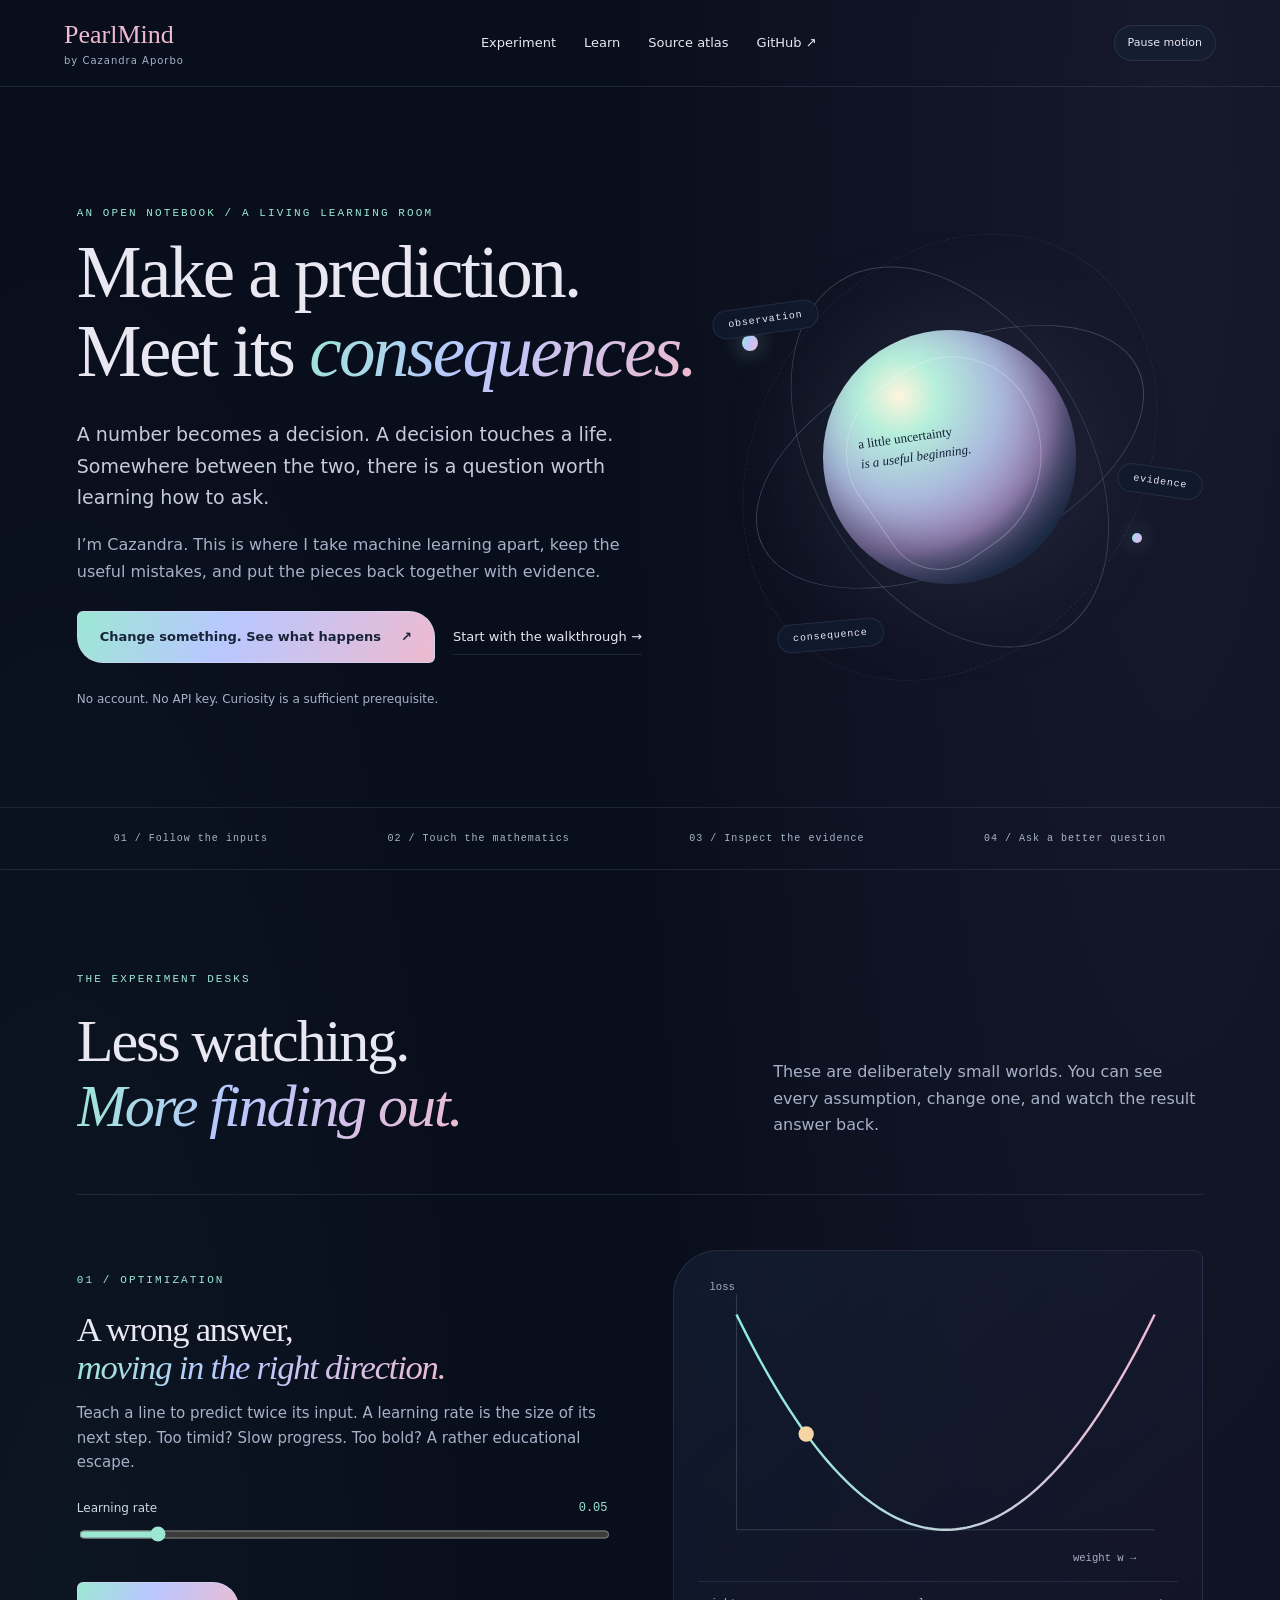
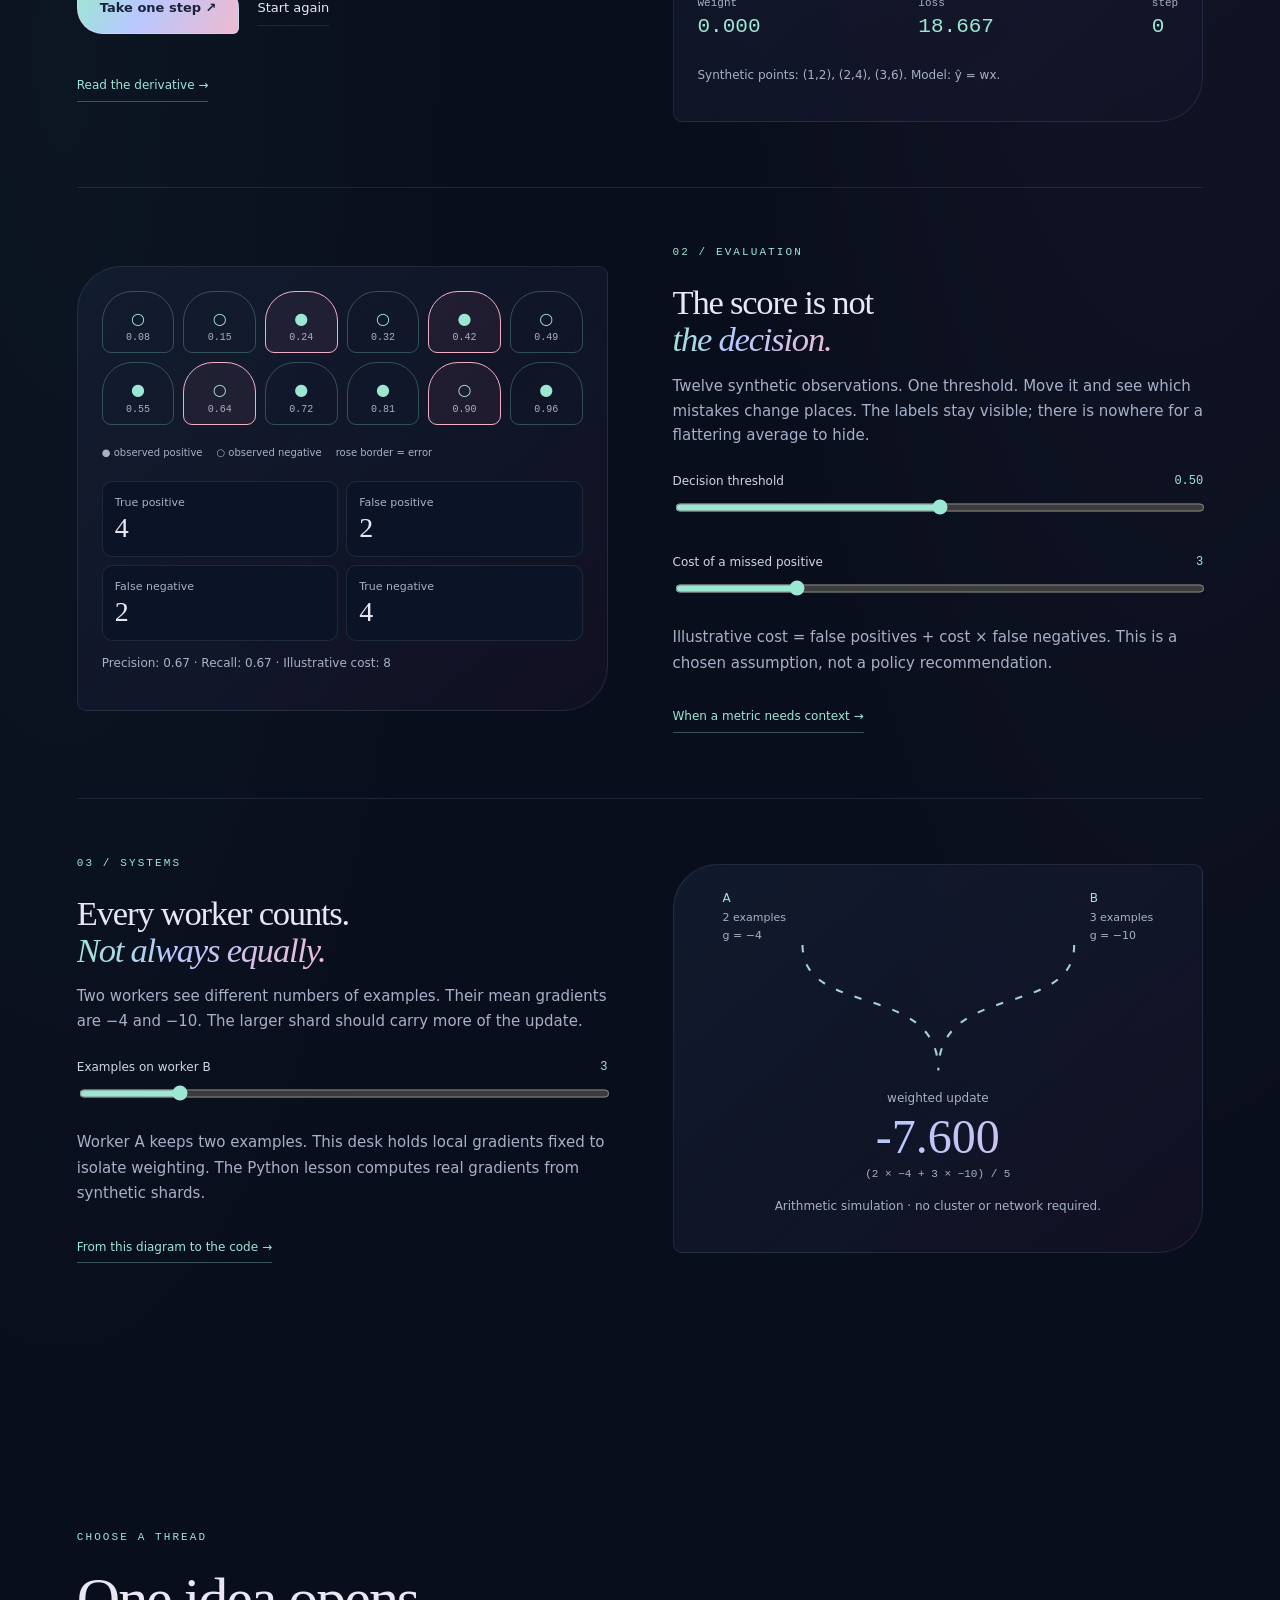
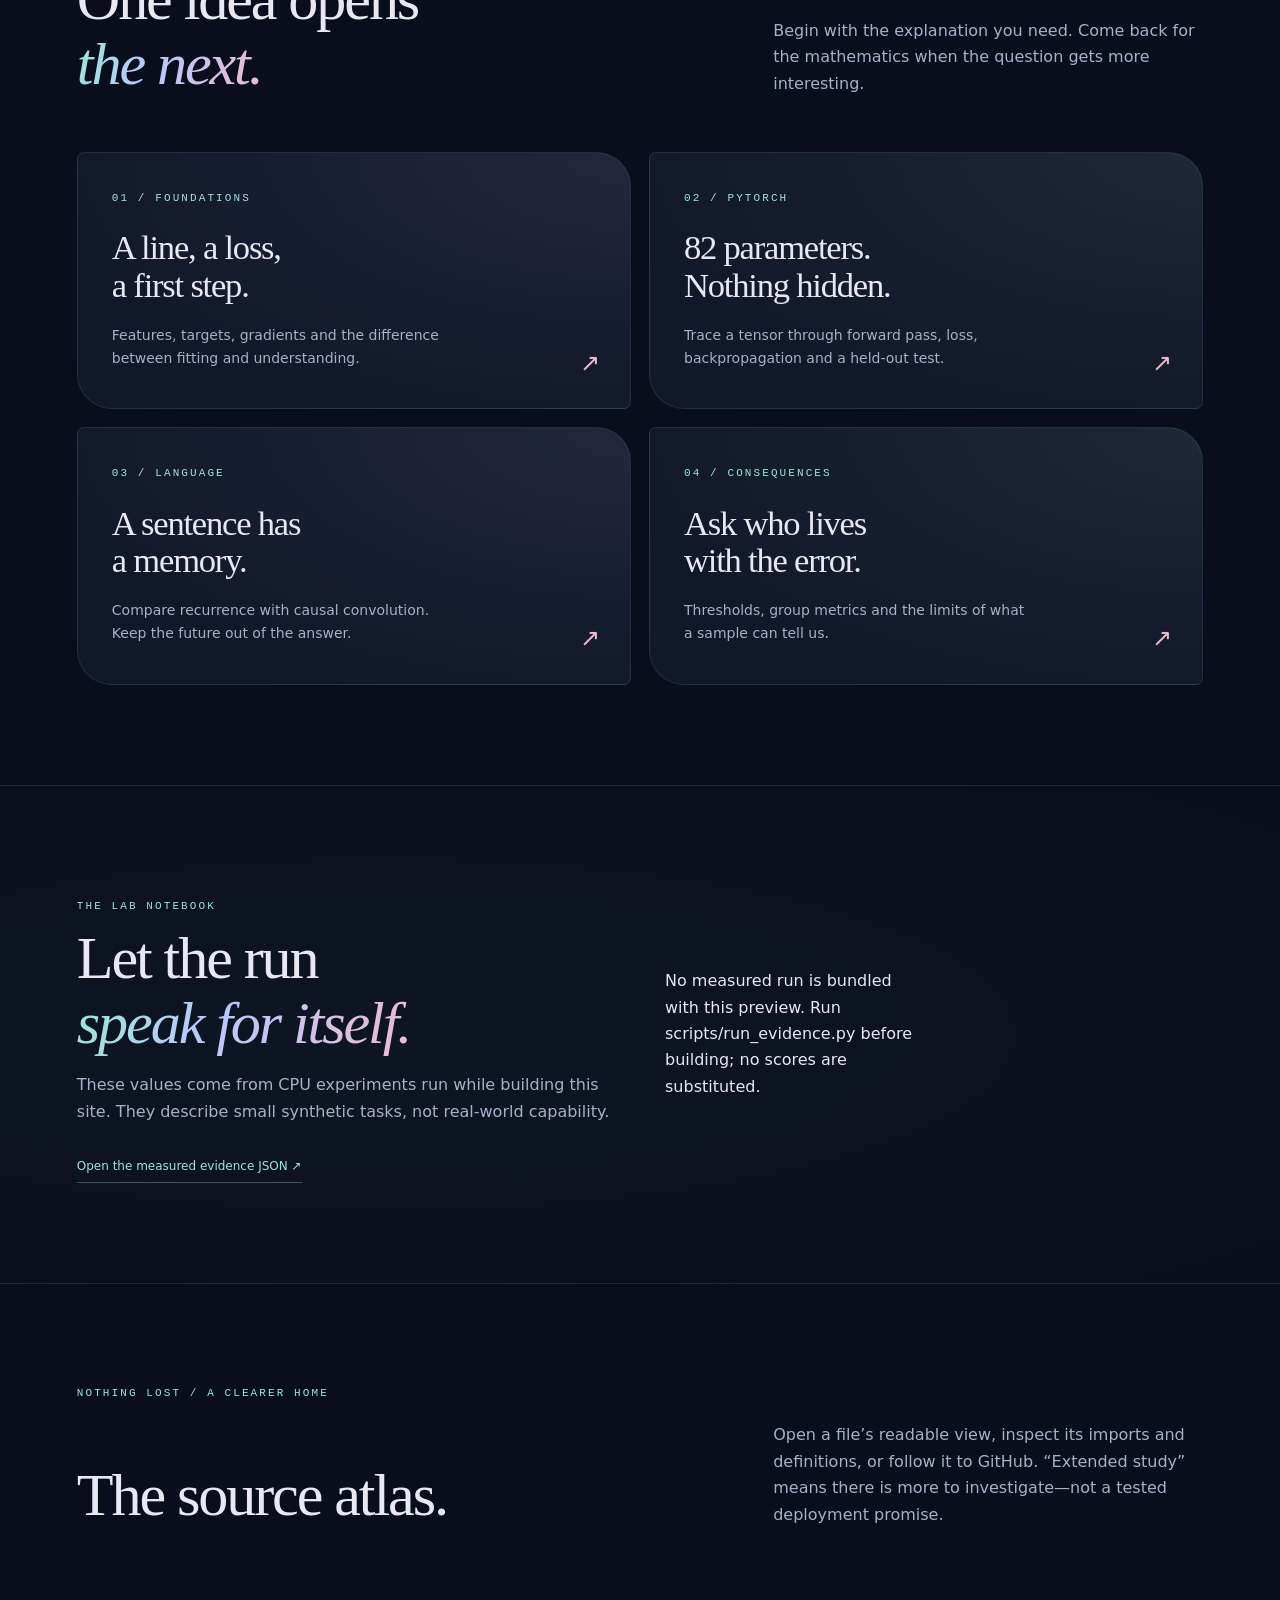
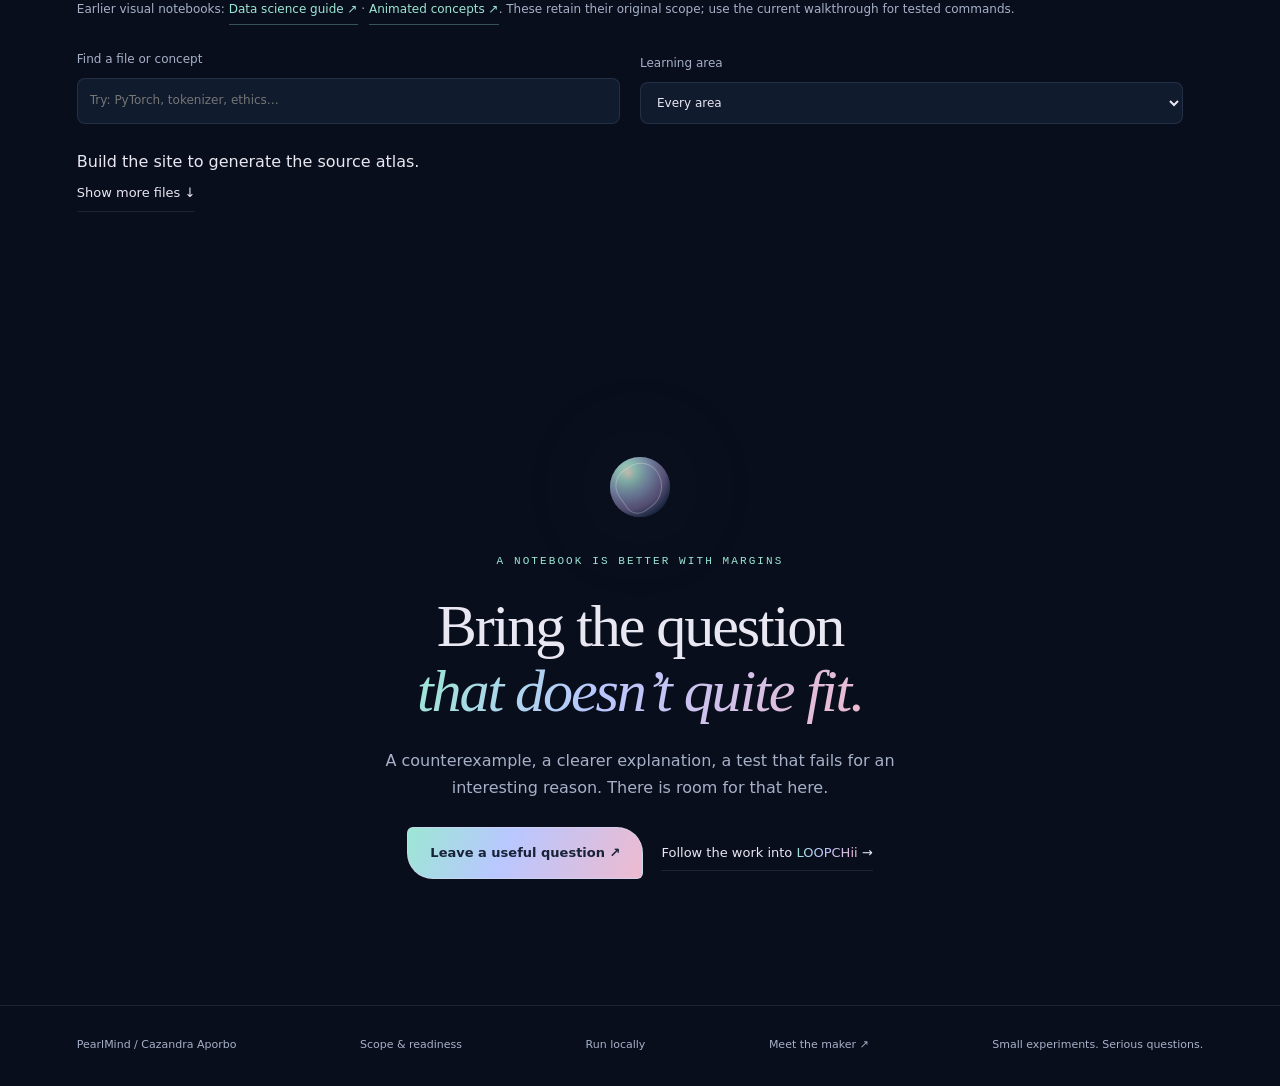
==== web/index.html @ 9f3e4874 "Build an evidence-led PearlMind learning room and repair executable ML paths" ====
<!doctype html>
<html lang="en"><head><meta charset="utf-8"><meta name="viewport" content="width=device-width,initial-scale=1"><title>PearlMind — learn machine learning by changing something</title><meta name="description" content="Cazandra Aporbo’s interactive machine-learning notebook: runnable PyTorch, tree models, language experiments, evaluation and systems reasoning. Follow inputs to measured outputs."><link rel="canonical" href="https://cazzy-aporbo.github.io/PearlMind-ML-Journey/"><link rel="icon" href="assets/loopchii-cloud-icon-v7.svg" type="image/svg+xml"><meta property="og:title" content="PearlMind · Make a prediction. Meet its consequences."><meta property="og:description" content="A learning room by Cazandra Aporbo. Explore the mathematics, run the code, and question the result."><meta property="og:type" content="website"><meta property="og:url" content="https://cazzy-aporbo.github.io/PearlMind-ML-Journey/"><meta property="og:image" content="https://cazzy-aporbo.github.io/PearlMind-ML-Journey/assets/social-preview.png"><meta name="twitter:card" content="summary_large_image"><link rel="stylesheet" href="style.css"><script src="app.js" defer></script></head>
<body><a class="skip" href="#main">Skip to experiments</a><header class="nav"><a class="wordmark" href="#">PearlMind<span>by Cazandra Aporbo</span></a><nav aria-label="Main"><a href="#experiments">Experiment</a><a href="#journeys">Learn</a><a href="#atlas">Source atlas</a><a href="https://github.com/Cazzy-Aporbo/PearlMind-ML-Journey">GitHub ↗</a></nav><button id="motion" aria-pressed="false">Pause motion</button></header>
<main id="main"><section class="hero"><div class="hero-copy"><p class="eyebrow">An open notebook / a living learning room</p><h1>Make a prediction.<br>Meet its <em>consequences.</em></h1><p class="lede">A number becomes a decision. A decision touches a life. Somewhere between the two, there is a question worth learning how to ask.</p><p>I’m Cazandra. This is where I take machine learning apart, keep the useful mistakes, and put the pieces back together with evidence.</p><div class="actions"><a class="button" href="#experiments">Change something. See what happens <span>↗</span></a><a class="quiet" href="guide.html">Start with the walkthrough →</a></div><p class="fine">No account. No API key. Curiosity is a sufficient prerequisite.</p></div><div class="orbital" aria-hidden="true"><div class="orbit o1"></div><div class="orbit o2"></div><div class="orbit o3"></div><div class="pearl"></div><span class="satellite s1"></span><span class="satellite s2"></span><span class="orb-label l1">observation</span><span class="orb-label l2">evidence</span><span class="orb-label l3">consequence</span><div class="orb-caption">a little uncertainty<br><i>is a useful beginning.</i></div></div></section>
<div class="ribbon"><span>01 / Follow the inputs</span><span>02 / Touch the mathematics</span><span>03 / Inspect the evidence</span><span>04 / Ask a better question</span></div>
<section id="experiments" class="section"><div class="section-heading"><p class="eyebrow">The experiment desks</p><h2>Less watching.<br><em>More finding out.</em></h2><p>These are deliberately small worlds. You can see every assumption, change one, and watch the result answer back.</p></div>
<article id="gradient" class="desk"><div class="desk-copy"><span class="index">01 / OPTIMIZATION</span><h3>A wrong answer,<br><em>moving in the right direction.</em></h3><p>Teach a line to predict twice its input. A learning rate is the size of its next step. Too timid? Slow progress. Too bold? A rather educational escape.</p><label for="rate">Learning rate <output id="rate-value">0.05</output></label><input id="rate" type="range" min="0.01" max="0.30" step="0.01" value="0.05"><div class="actions"><button class="button" id="step">Take one step ↗</button><button class="quiet" id="reset">Start again</button></div><a class="source" href="guide.html#1-a-line-learns-a-slope">Read the derivative →</a></div><div class="experiment"><svg id="loss-chart" viewBox="0 0 500 310" role="img" aria-label="Quadratic loss curve. The current weight is marked with a pearl."><defs><linearGradient id="curve-gradient"><stop stop-color="#8aeee1"/><stop offset="1" stop-color="#f0b9d5"/></linearGradient></defs><path d="M40 265H475 M40 265V20" class="axis"/><path id="loss-curve" class="curve"/><path id="trace" class="trace"/><circle id="weight-dot" r="8" fill="#f6d5a5"/><text x="390" y="298" class="chart-text">weight w →</text><text x="12" y="16" class="chart-text">loss</text></svg><div class="readouts" aria-live="polite"><span>weight <b id="weight">0.000</b></span><span>loss <b id="loss">18.667</b></span><span>step <b id="iteration">0</b></span></div><p class="fine" id="gradient-note">Synthetic points: (1,2), (2,4), (3,6). Model: ŷ = wx.</p></div></article>
<article id="threshold" class="desk reverse"><div class="desk-copy"><span class="index">02 / EVALUATION</span><h3>The score is not<br><em>the decision.</em></h3><p>Twelve synthetic observations. One threshold. Move it and see which mistakes change places. The labels stay visible; there is nowhere for a flattering average to hide.</p><label for="cutoff">Decision threshold <output id="cutoff-value">0.50</output></label><input id="cutoff" type="range" min="0" max="1" step="0.05" value="0.5"><label for="cost">Cost of a missed positive <output id="cost-value">3</output></label><input id="cost" type="range" min="1" max="10" step="1" value="3"><p class="fine">Illustrative cost = false positives + cost × false negatives. This is a chosen assumption, not a policy recommendation.</p><a class="source" href="guide.html#5-a-threshold-allocates-errors">When a metric needs context →</a></div><div class="experiment"><div id="observations" class="observations" aria-label="Synthetic observations"></div><div class="legend"><span>● observed positive</span><span>○ observed negative</span><span>rose border = error</span></div><div class="matrix" id="matrix" aria-live="polite"></div><p class="fine" id="threshold-note"></p></div></article>
<article id="systems" class="desk"><div class="desk-copy"><span class="index">03 / SYSTEMS</span><h3>Every worker counts.<br><em>Not always equally.</em></h3><p>Two workers see different numbers of examples. Their mean gradients are −4 and −10. The larger shard should carry more of the update.</p><label for="workers">Examples on worker B <output id="workers-value">3</output></label><input id="workers" type="range" min="1" max="12" step="1" value="3"><p class="fine">Worker A keeps two examples. This desk holds local gradients fixed to isolate weighting. The Python lesson computes real gradients from synthetic shards.</p><a class="source" href="guide.html#6-many-workers-one-update">From this diagram to the code →</a></div><div class="experiment flow"><div class="workers"><span>A <b>2 examples</b><i>g = −4</i></span><span>B <b id="worker-count">3 examples</b><i>g = −10</i></span></div><svg viewBox="0 0 460 130" aria-hidden="true"><path class="stream" d="M100 0C100 70 230 35 230 120M360 0C360 70 230 35 230 120"/></svg><div class="merge">weighted update <strong id="aggregate">−7.600</strong><small id="formula">(2 × −4 + 3 × −10) / 5</small></div><p class="fine">Arithmetic simulation · no cluster or network required.</p></div></article></section>
<section id="journeys" class="section"><div class="section-heading"><p class="eyebrow">Choose a thread</p><h2>One idea opens<br><em>the next.</em></h2><p>Begin with the explanation you need. Come back for the mathematics when the question gets more interesting.</p></div><div class="journey-grid"><a href="guide.html#1-a-line-learns-a-slope"><span class="index">01 / FOUNDATIONS</span><h3>A line, a loss,<br>a first step.</h3><p>Features, targets, gradients and the difference between fitting and understanding.</p><span class="arrow">↗</span></a><a href="guide.html#2-a-neural-network-you-can-account-for"><span class="index">02 / PYTORCH</span><h3>82 parameters.<br>Nothing hidden.</h3><p>Trace a tensor through forward pass, loss, backpropagation and a held-out test.</p><span class="arrow">↗</span></a><a href="guide.html#4-a-sequence-is-more-than-its-last-character"><span class="index">03 / LANGUAGE</span><h3>A sentence has<br>a memory.</h3><p>Compare recurrence with causal convolution. Keep the future out of the answer.</p><span class="arrow">↗</span></a><a href="guide.html#5-a-threshold-allocates-errors"><span class="index">04 / CONSEQUENCES</span><h3>Ask who lives<br>with the error.</h3><p>Thresholds, group metrics and the limits of what a sample can tell us.</p><span class="arrow">↗</span></a></div></section>
<section id="evidence" class="section evidence"><div><p class="eyebrow">The lab notebook</p><h2>Let the run<br><em>speak for itself.</em></h2><p>These values come from CPU experiments run while building this site. They describe small synthetic tasks, not real-world capability.</p><a href="data/evidence.json" class="source">Open the measured evidence JSON ↗</a></div><div id="evidence-content" class="evidence-grid">Loading the build’s measured results…</div></section>
<section id="atlas" class="section"><div class="section-heading"><p class="eyebrow">Nothing lost / a clearer home</p><h2>The source atlas.</h2><p>Open a file’s readable view, inspect its imports and definitions, or follow it to GitHub. “Extended study” means there is more to investigate—not a tested deployment promise.</p></div><p class="fine">Earlier visual notebooks: <a class="source" href="ds-ml-guide.html">Data science guide ↗</a> · <a class="source" href="pearlmind_animations.html">Animated concepts ↗</a>. These retain their original scope; use the current walkthrough for tested commands.</p><div class="atlas-tools"><label>Find a file or concept<input type="search" id="search" placeholder="Try: PyTorch, tokenizer, ethics…"></label><label>Learning area<select id="area"><option value="">Every area</option></select></label><span id="count" aria-live="polite"></span></div><div id="file-list" class="file-list"></div><button id="more-files" class="quiet">Show more files ↓</button></section>
<section class="section closing"><div class="pearl small" aria-hidden="true"></div><p class="eyebrow">A notebook is better with margins</p><h2>Bring the question<br><em>that doesn’t quite fit.</em></h2><p>A counterexample, a clearer explanation, a test that fails for an interesting reason. There is room for that here.</p><div class="actions"><a class="button" href="https://github.com/Cazzy-Aporbo/PearlMind-ML-Journey/issues/new/choose">Leave a useful question ↗</a><a class="quiet" href="https://github.com/loopchii">Follow the work into <span class="brand">LOOPCHii</span> →</a></div></section></main><footer><span>PearlMind / Cazandra Aporbo</span><a href="readiness.html">Scope & readiness</a><a href="setup.html">Run locally</a><a href="https://github.com/Cazzy-Aporbo">Meet the maker ↗</a><span>Small experiments. Serious questions.</span></footer></body></html>
---- web/style.css ----
:root{color-scheme:dark;--ink:#e9e7f1;--muted:#a6b1c8;--bg:#090e1c;--line:#8495bb29;--mint:#9ce7d4;--rose:#eebacf;--lilac:#b8aafa;--grad:linear-gradient(115deg,var(--mint),#b9c7ff 42%,var(--rose))}*{box-sizing:border-box}html{scroll-behavior:smooth;scroll-padding-top:90px}body{margin:0;background:var(--bg);color:var(--ink);font:16px/1.65 system-ui,-apple-system,BlinkMacSystemFont,"Segoe UI",sans-serif;background-image:radial-gradient(ellipse at 92% 3%,#66558626,transparent 34%),radial-gradient(ellipse at 5% 28%,#32696b15,transparent 25%)}a{color:inherit;text-decoration:none}button,input,select{font:inherit}button,a,input,select{touch-action:manipulation}button{cursor:pointer;color:inherit}a:hover{color:var(--mint)}:focus-visible{outline:2px solid var(--mint);outline-offset:5px}p{color:var(--muted)}em,.brand{background:var(--grad);background-clip:text;-webkit-background-clip:text;color:transparent;font-weight:inherit}h1,h2,h3{font-family:Georgia,"Times New Roman",serif;font-weight:400;line-height:1.08;letter-spacing:-.035em;margin:0}h1{font-size:clamp(3.2rem,5.7vw,6rem)}h2{font-size:clamp(2.5rem,4.7vw,4.7rem)}h3{font-size:clamp(1.9rem,2.7vw,2.8rem)}.eyebrow,.index{font:11px/1.7 ui-monospace,monospace;text-transform:uppercase;letter-spacing:.19em;color:var(--mint)}.nav{display:flex;align-items:center;justify-content:space-between;gap:26px;padding:20px 5%;border-bottom:1px solid var(--line)}.wordmark{font:26px Georgia,serif;color:var(--rose)}.wordmark span{display:block;font:10px system-ui;letter-spacing:.1em;color:var(--muted);margin-top:5px}.nav nav{display:flex;gap:28px;font-size:13px}.nav button{border:1px solid var(--line);border-radius:100px;padding:8px 13px;background:#151d31;font-size:11px}.skip{position:absolute;top:-100px;left:12px;z-index:10;background:var(--bg);padding:10px}.skip:focus{top:8px}.hero{max-width:1440px;margin:auto;display:grid;grid-template-columns:1.1fr .9fr;align-items:center;min-height:720px;padding:95px 6% 75px;overflow:hidden}.hero-copy{z-index:1}.hero-copy p{max-width:560px}.hero-copy .lede{font-size:19px;margin-top:28px;color:#c5cadd}.actions{display:flex;gap:18px;align-items:center;flex-wrap:wrap;margin:26px 0}.button{display:inline-flex;align-items:center;gap:20px;background:var(--grad);color:#182338;border:1px solid #d5d7f4aa;border-radius:6px 26px 6px 26px;padding:14px 22px;font-size:13px;font-weight:650;transition:transform .25s,box-shadow .25s}.button:hover{color:#182338;transform:translateY(-3px);box-shadow:0 8px 35px #b2adf522}.quiet{background:none;border:0;font-size:13px;padding:7px 0;border-bottom:1px solid var(--line)}.fine{font-size:12px;line-height:1.7}.orbital{position:relative;width:100%;aspect-ratio:1;max-width:560px;isolation:isolate}.pearl{position:absolute;left:25%;top:25%;width:50%;aspect-ratio:1;border-radius:50%;background:radial-gradient(circle at 30% 26%,#fff5dc 0%,#b5efdb 15%,#aabadd 39%,#9d86b9 60%,#324161 78%,#0c152c 100%);box-shadow:inset -20px -30px 45px #07122788,0 0 120px #9dadd024;animation:breathe 10s ease-in-out infinite}.pearl:after{content:"";position:absolute;inset:12%;border:1px solid #ffffff42;border-radius:48% 52% 66% 34%;transform:rotate(-35deg)}.orbit{position:absolute;inset:9%;border:1px solid #b9b4d74a;border-radius:50%;transform:rotate(-25deg) scaleY(.52)}.o2{transform:rotate(58deg) scaleY(.65);border-color:#9ed9d03d}.o3{inset:3%;transform:rotate(-55deg) scaleY(.8);border-style:dashed;opacity:.4}.satellite{position:absolute;width:16px;height:16px;border-radius:50%;background:var(--grad);box-shadow:0 0 22px #b5fce97a;animation:drift 9s ease-in-out infinite}.s1{top:26%;left:9%}.s2{top:65%;right:12%;width:10px;height:10px;animation-delay:-4s}.orb-label{position:absolute;font:10px ui-monospace,monospace;letter-spacing:.08em;padding:8px 15px;background:#111a2ed9;border:1px solid var(--line);border-radius:40px}.l1{left:3%;top:20%;transform:rotate(-8deg)}.l2{right:0;top:52%;transform:rotate(8deg)}.l3{left:16%;bottom:12%;transform:rotate(-5deg)}.orb-caption{position:absolute;left:32%;top:44%;z-index:2;font:13px/1.5 Georgia,serif;color:#152136;transform:rotate(-8deg)}.ribbon{display:flex;justify-content:space-around;gap:20px;padding:25px 5%;border-block:1px solid var(--line);color:#a7b6c8;font:10px ui-monospace,monospace;letter-spacing:.1em}.section{max-width:1320px;margin:auto;padding:100px 6%;scroll-margin-top:30px}.section-heading{display:grid;grid-template-columns:1fr 1fr;gap:20px;margin-bottom:55px;align-items:end}.section-heading .eyebrow{grid-column:1/-1;margin:0}.section-heading>p:last-child{max-width:430px;justify-self:end;margin:0}.desk{display:grid;grid-template-columns:1fr 1fr;gap:65px;padding:55px 0 65px;border-top:1px solid var(--line);align-items:center}.desk .index{display:block;margin-bottom:22px}.desk-copy>p{font-size:15px}.desk label{display:flex;justify-content:space-between;font-size:12px;margin-top:24px;color:#cdd8e5}output{color:var(--mint);font-family:ui-monospace,monospace}input[type=range]{width:100%;accent-color:var(--mint);height:27px;cursor:pointer}.source{font-size:12px;color:var(--mint);border-bottom:1px solid #9ce7d450;padding-bottom:5px;display:inline-block;margin-top:16px}.experiment{background:linear-gradient(140deg,#162238a0,#18132988);border:1px solid var(--line);border-radius:45px 9px 45px 9px;padding:24px;overflow:hidden;position:relative}.experiment svg{width:100%;height:auto}.axis{stroke:#adb9d33b;fill:none}.curve{fill:none;stroke:url(#curve-gradient);stroke-width:2.5}.trace{stroke:#fff7b97a;stroke-dasharray:3 7;fill:none}.chart-text{fill:var(--muted);font:11px ui-monospace,monospace}.readouts{display:flex;justify-content:space-between;gap:12px;font:11px ui-monospace,monospace;color:var(--muted);padding:15px 0;border-top:1px solid var(--line)}.readouts b{display:block;color:var(--mint);font-size:21px;font-weight:400;margin-top:6px}.reverse .desk-copy{grid-column:2;grid-row:1}.reverse .experiment{grid-column:1;grid-row:1}.observations{display:grid;grid-template-columns:repeat(6,1fr);gap:9px}.observation{border:1px solid #7ed5c44d;display:flex;align-items:center;flex-direction:column;border-radius:30px 30px 9px 9px;padding:14px 3px 9px;color:var(--mint)}.observation.error{border-color:#f0afc6;background:#bc668917}.observation small{font:10px ui-monospace,monospace;color:var(--muted)}.legend{display:flex;flex-wrap:wrap;gap:14px;font-size:10px;margin:20px 0;color:var(--muted)}.matrix{display:grid;grid-template-columns:repeat(2,1fr);gap:8px}.matrix span{background:#0b1426;border:1px solid var(--line);border-radius:10px;padding:12px;font-size:11px;color:var(--muted)}.matrix strong{display:block;font:28px Georgia,serif;color:var(--ink)}.workers{display:flex;justify-content:space-between;padding:0 25px}.workers>span{color:var(--mint);font-size:12px}.workers b,.workers i{display:block;font-size:11px;font-weight:400;font-style:normal;color:var(--muted)}.stream{stroke:#a3d0dc;fill:none;stroke-width:2;stroke-dasharray:7 12;animation:flow 4s linear infinite}.merge{text-align:center;font-size:12px;color:var(--muted)}.merge strong{display:block;font:48px Georgia,serif;background:var(--grad);background-clip:text;color:transparent}.merge small{font:11px ui-monospace,monospace}.flow .fine{text-align:center}.journey-grid{display:grid;grid-template-columns:repeat(2,1fr);gap:18px}.journey-grid>a{padding:30px 34px 24px;background:radial-gradient(ellipse at 100% 0,#b6a1e51c,transparent 75%),#111829;border:1px solid var(--line);border-radius:7px 35px 7px 35px;position:relative;transition:transform .3s,border-color .3s}.journey-grid>a:nth-child(2n){background:radial-gradient(ellipse at 100% 0,#8ed7c817,transparent 75%),#111829}.journey-grid>a:hover{transform:translateY(-5px);border-color:#b6a1e577}.journey-grid h3{margin:20px 0}.journey-grid p{max-width:350px;font-size:14px}.arrow{position:absolute;right:30px;bottom:25px;font-size:24px;color:var(--rose)}.evidence{display:grid;grid-template-columns:1fr 1fr;gap:50px;border-block:1px solid var(--line);background:radial-gradient(ellipse at 30% 50%,#98cfcc09,transparent)}.evidence-grid{display:grid;grid-template-columns:1fr 1fr;gap:15px;align-content:center}.evidence-grid>div{border-bottom:1px solid var(--line);padding:20px 0}.evidence-grid b{display:block;font:35px Georgia,serif;color:var(--mint);margin-top:8px}.evidence-grid span{font-size:12px;color:var(--muted)}.evidence-grid p{grid-column:1/-1;word-break:break-word}.atlas-tools{display:flex;gap:20px;align-items:end;margin:25px 0}.atlas-tools label{font-size:12px;color:var(--muted);display:grid;gap:8px;flex:1}.atlas-tools input,.atlas-tools select{background:#111b2e;color:var(--ink);border:1px solid var(--line);border-radius:8px;padding:12px;width:100%}.atlas-tools #count{font-size:12px;color:var(--muted);padding-bottom:12px}.file-list{display:grid;gap:1px}.file-row{padding:17px 6px;border-bottom:1px solid var(--line);display:grid;grid-template-columns:1.4fr 1fr auto;gap:22px;align-items:start}.file-row a{font:12px/1.6 ui-monospace,monospace;color:#c0d3e4;overflow-wrap:anywhere}.file-row p{font-size:12px;margin:0}.tag{font:10px/1.5 ui-monospace,monospace;color:var(--rose);border:1px solid var(--line);padding:5px 8px;border-radius:20px;white-space:nowrap}.closing{text-align:center;position:relative;padding-top:145px}.closing .small{position:relative;left:auto;top:auto;width:60px;margin:0 auto 35px}.closing>p{max-width:560px;margin:24px auto}.closing .actions{justify-content:center}footer{display:flex;gap:25px;flex-wrap:wrap;justify-content:space-between;border-top:1px solid var(--line);padding:30px 6%;font-size:11px;color:var(--muted)}.document{max-width:950px;padding:70px 6%;margin:auto}.document h1{font-size:3.5rem}.document h2{font-size:2.2rem;margin:55px 0 20px}.document h3{font-size:1.6rem;margin:30px 0 15px}.document a{color:var(--mint)}.document code{font:13px/1.6 ui-monospace,monospace;color:#c9cfec}.document pre{padding:22px;border:1px solid var(--line);border-radius:12px;background:#10192b;overflow:auto}.document table{display:block;overflow:auto;border-collapse:collapse;font-size:13px;margin:25px 0}.document th,.document td{border:1px solid var(--line);padding:12px;text-align:left}.document th{color:var(--mint)}.document ul,.document ol{color:var(--muted)}.document .source-code{white-space:pre;max-height:70vh;overflow:auto;font-size:12px}.file-contract{display:grid;grid-template-columns:1fr 1fr;gap:20px}.file-contract div{padding:20px;border:1px solid var(--line);border-radius:12px}.motion-off *{animation:none!important;scroll-behavior:auto!important}@keyframes breathe{50%{transform:translateY(-12px) rotate(5deg)}}@keyframes drift{50%{transform:translate(12px,-20px)}}@keyframes flow{to{stroke-dashoffset:-76}}@media(prefers-reduced-motion:reduce){*{animation:none!important;scroll-behavior:auto!important}}@media(max-width:800px){.nav{flex-wrap:wrap;gap:16px}.nav nav{order:3;width:100%;justify-content:space-between;gap:10px}.hero{grid-template-columns:1fr;padding-top:55px;min-height:auto}.orbital{max-width:390px;margin:15px auto 0}.hero-copy{max-width:600px}h1{font-size:3.7rem}.ribbon{display:grid;grid-template-columns:1fr 1fr}.section{padding:65px 6%}.section-heading,.desk,.evidence{grid-template-columns:1fr;gap:28px}.section-heading>p:last-child{justify-self:start;max-width:100%}.reverse .desk-copy,.reverse .experiment{grid-column:auto;grid-row:auto}.journey-grid{grid-template-columns:1fr}.desk{padding:40px 0}.file-row{grid-template-columns:1fr auto;gap:10px}.file-row p{grid-column:1;grid-row:2}.file-row .tag{grid-column:2;grid-row:1}.atlas-tools{flex-wrap:wrap}.atlas-tools label{min-width:180px}.file-contract{grid-template-columns:1fr}.document h1{font-size:2.5rem}}@media(max-width:420px){h1{font-size:3rem}.experiment{padding:16px}.observations{gap:5px}.observation{padding:10px 2px}.hero .button{font-size:12px}.ribbon{font-size:9px}.nav nav{font-size:11px}}
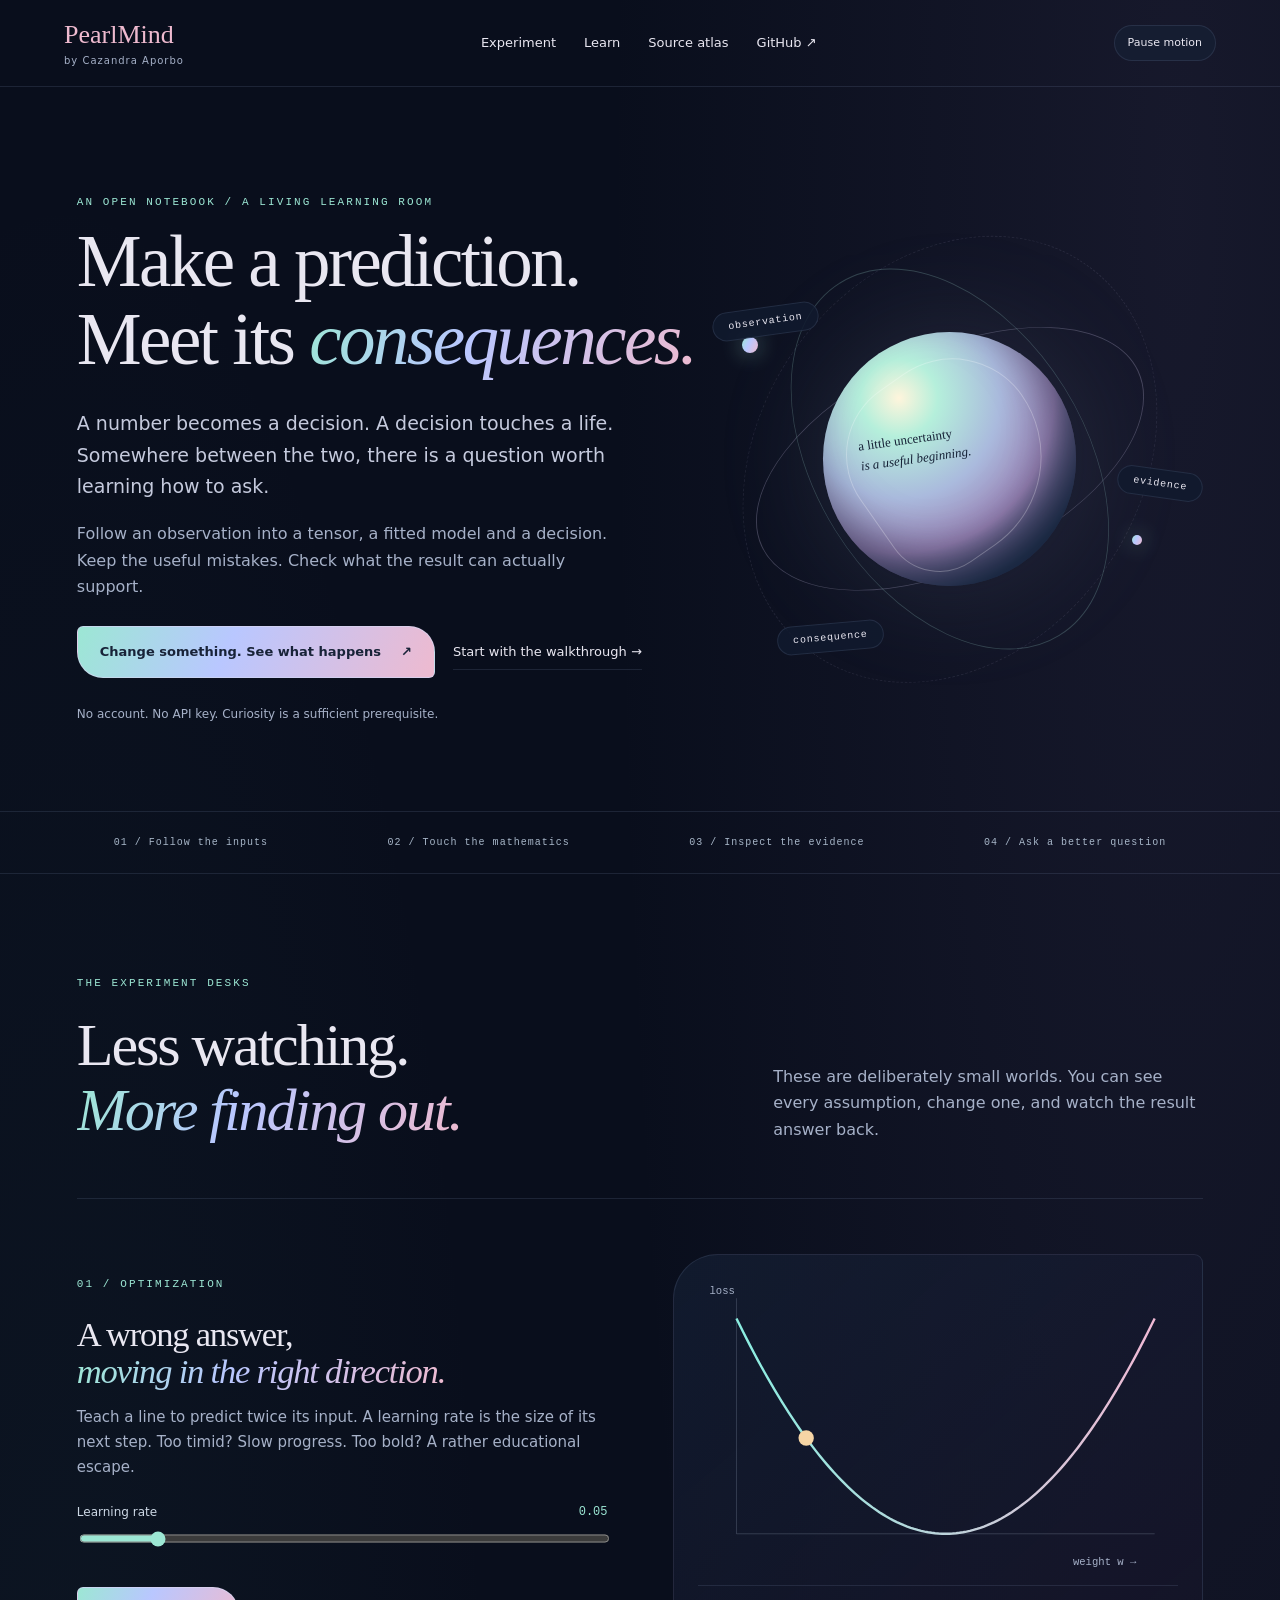
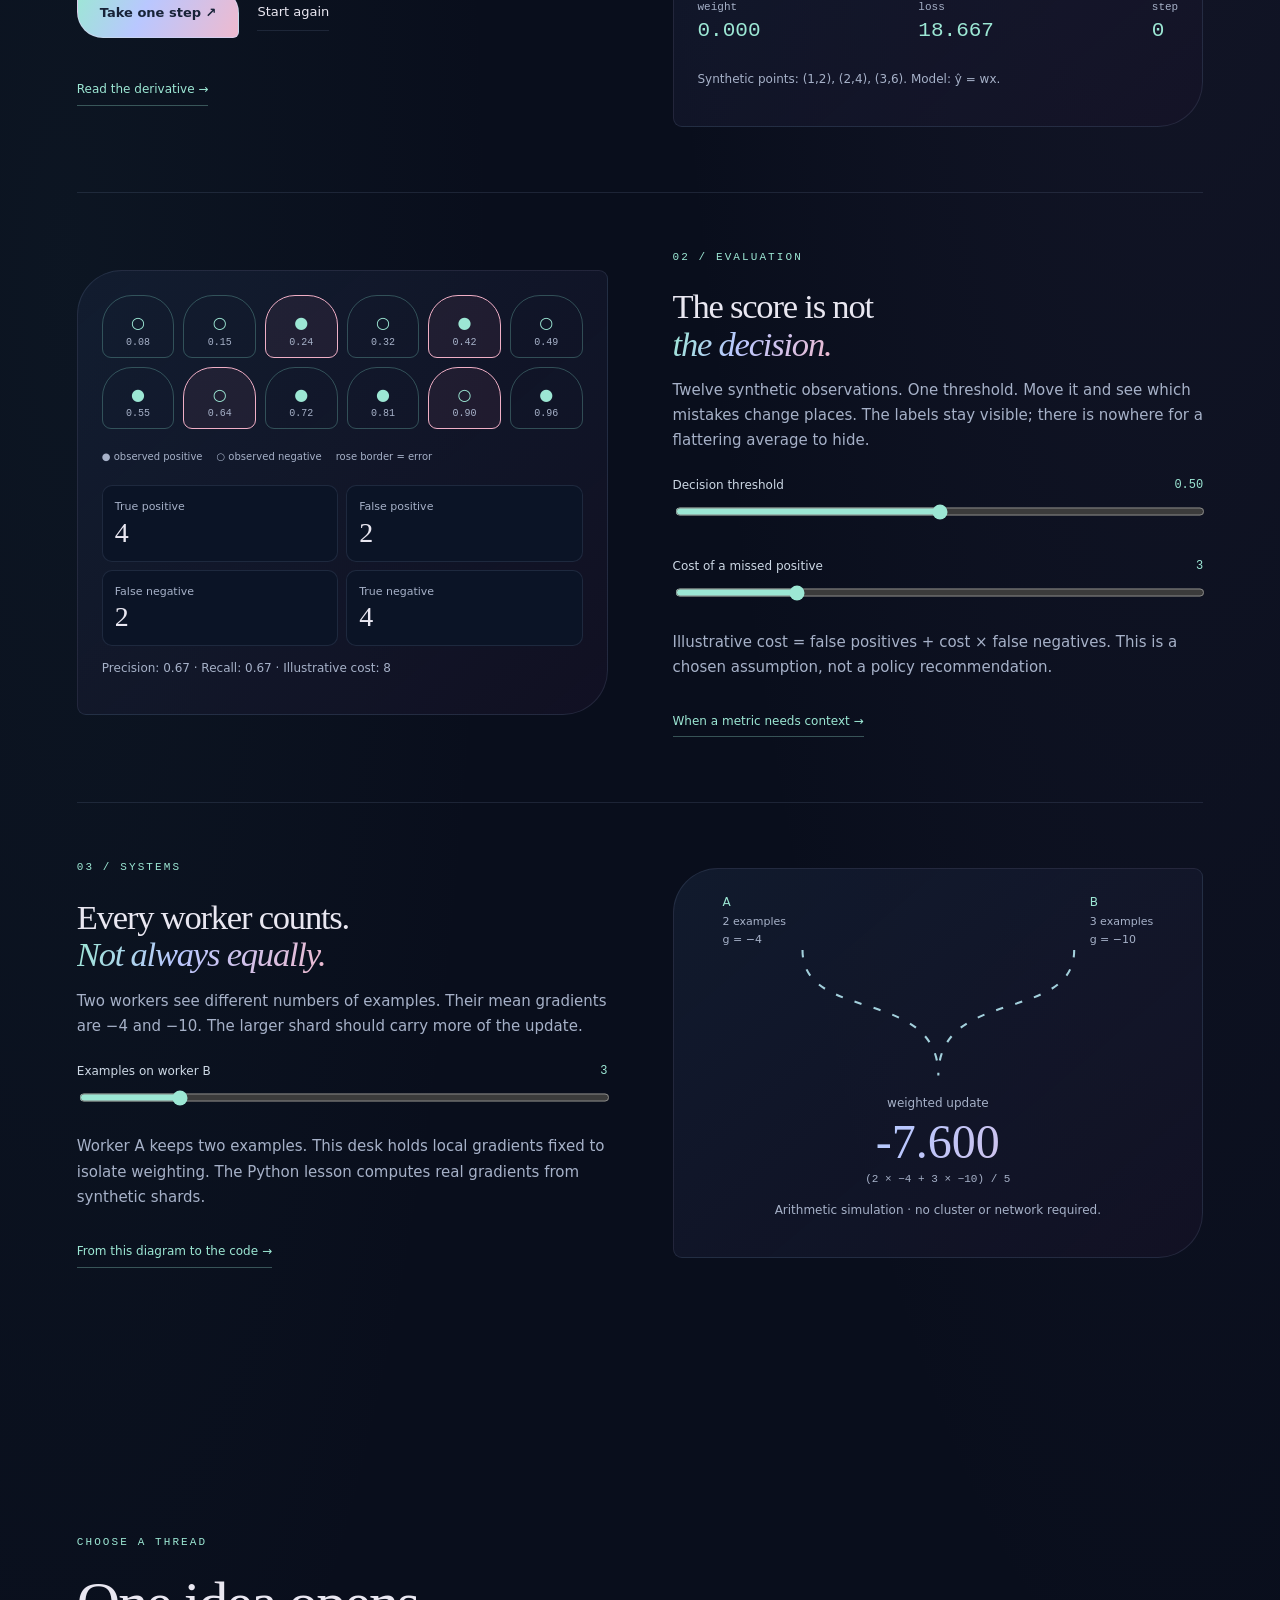
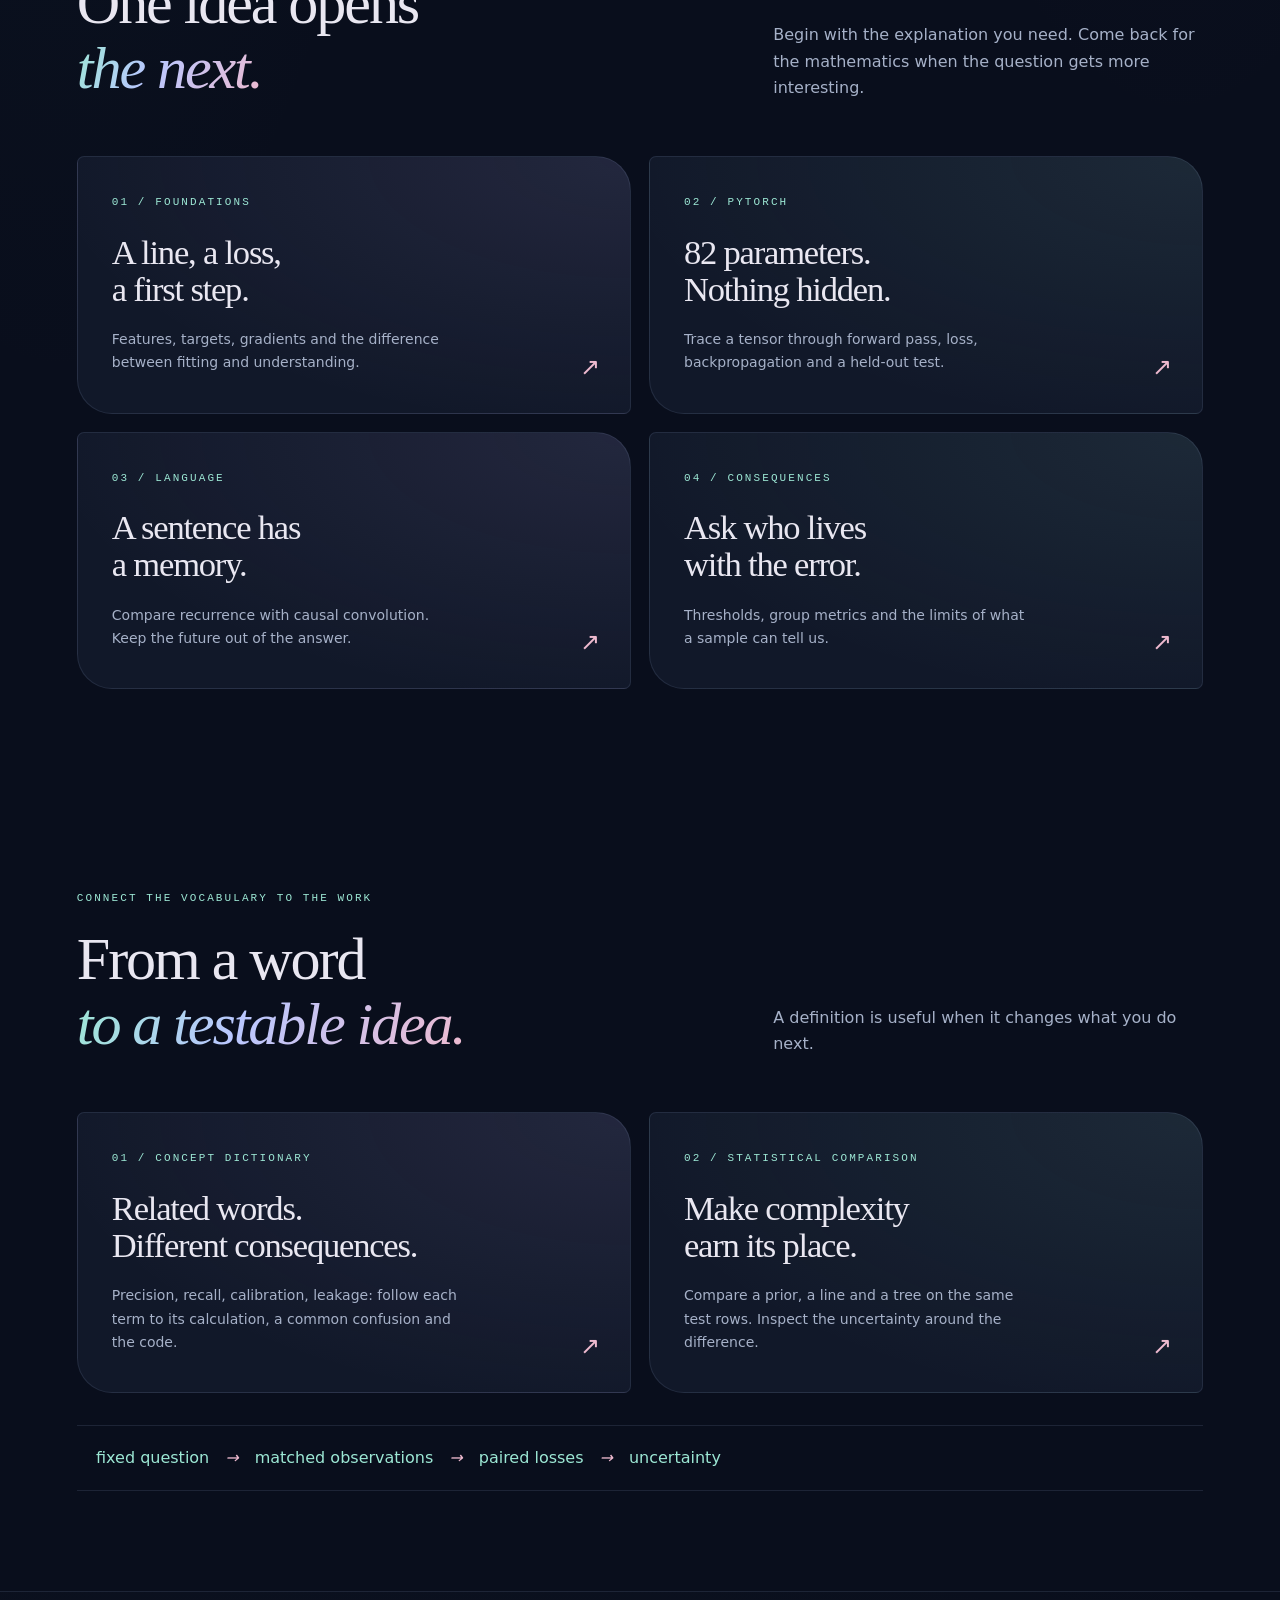
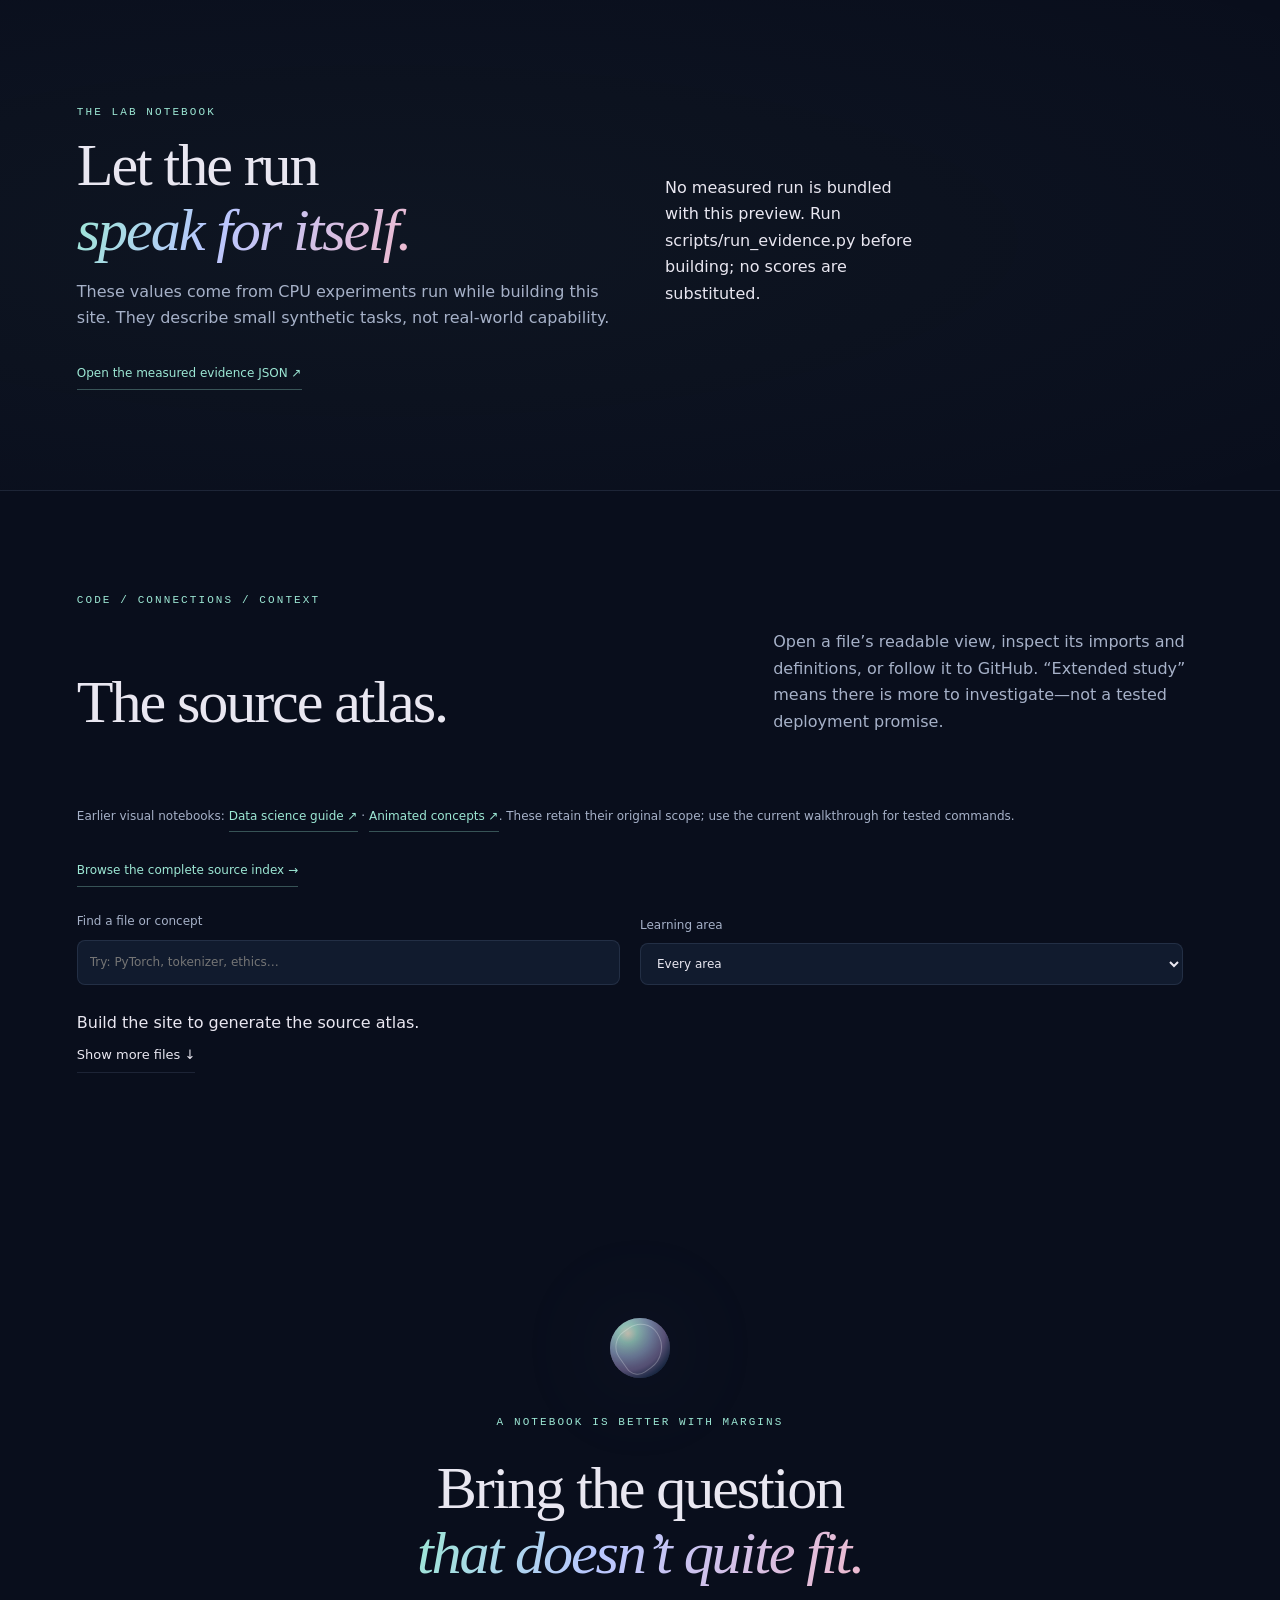
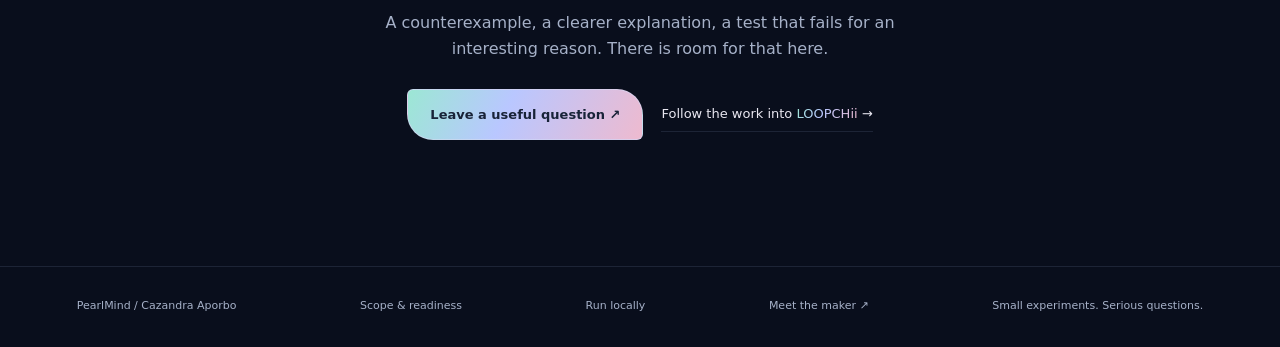
==== commit b0845382: "Connect statistical comparisons, terminology and provenance across the learning site" ====
--- a/web/index.html
+++ b/web/index.html
@@ -1,13 +1,453 @@
 <!doctype html>
-<html lang="en"><head><meta charset="utf-8"><meta name="viewport" content="width=device-width,initial-scale=1"><title>PearlMind — learn machine learning by changing something</title><meta name="description" content="Cazandra Aporbo’s interactive machine-learning notebook: runnable PyTorch, tree models, language experiments, evaluation and systems reasoning. Follow inputs to measured outputs."><link rel="canonical" href="https://cazzy-aporbo.github.io/PearlMind-ML-Journey/"><link rel="icon" href="assets/loopchii-cloud-icon-v7.svg" type="image/svg+xml"><meta property="og:title" content="PearlMind · Make a prediction. Meet its consequences."><meta property="og:description" content="A learning room by Cazandra Aporbo. Explore the mathematics, run the code, and question the result."><meta property="og:type" content="website"><meta property="og:url" content="https://cazzy-aporbo.github.io/PearlMind-ML-Journey/"><meta property="og:image" content="https://cazzy-aporbo.github.io/PearlMind-ML-Journey/assets/social-preview.png"><meta name="twitter:card" content="summary_large_image"><link rel="stylesheet" href="style.css"><script src="app.js" defer></script></head>
-<body><a class="skip" href="#main">Skip to experiments</a><header class="nav"><a class="wordmark" href="#">PearlMind<span>by Cazandra Aporbo</span></a><nav aria-label="Main"><a href="#experiments">Experiment</a><a href="#journeys">Learn</a><a href="#atlas">Source atlas</a><a href="https://github.com/Cazzy-Aporbo/PearlMind-ML-Journey">GitHub ↗</a></nav><button id="motion" aria-pressed="false">Pause motion</button></header>
-<main id="main"><section class="hero"><div class="hero-copy"><p class="eyebrow">An open notebook / a living learning room</p><h1>Make a prediction.<br>Meet its <em>consequences.</em></h1><p class="lede">A number becomes a decision. A decision touches a life. Somewhere between the two, there is a question worth learning how to ask.</p><p>I’m Cazandra. This is where I take machine learning apart, keep the useful mistakes, and put the pieces back together with evidence.</p><div class="actions"><a class="button" href="#experiments">Change something. See what happens <span>↗</span></a><a class="quiet" href="guide.html">Start with the walkthrough →</a></div><p class="fine">No account. No API key. Curiosity is a sufficient prerequisite.</p></div><div class="orbital" aria-hidden="true"><div class="orbit o1"></div><div class="orbit o2"></div><div class="orbit o3"></div><div class="pearl"></div><span class="satellite s1"></span><span class="satellite s2"></span><span class="orb-label l1">observation</span><span class="orb-label l2">evidence</span><span class="orb-label l3">consequence</span><div class="orb-caption">a little uncertainty<br><i>is a useful beginning.</i></div></div></section>
-<div class="ribbon"><span>01 / Follow the inputs</span><span>02 / Touch the mathematics</span><span>03 / Inspect the evidence</span><span>04 / Ask a better question</span></div>
-<section id="experiments" class="section"><div class="section-heading"><p class="eyebrow">The experiment desks</p><h2>Less watching.<br><em>More finding out.</em></h2><p>These are deliberately small worlds. You can see every assumption, change one, and watch the result answer back.</p></div>
-<article id="gradient" class="desk"><div class="desk-copy"><span class="index">01 / OPTIMIZATION</span><h3>A wrong answer,<br><em>moving in the right direction.</em></h3><p>Teach a line to predict twice its input. A learning rate is the size of its next step. Too timid? Slow progress. Too bold? A rather educational escape.</p><label for="rate">Learning rate <output id="rate-value">0.05</output></label><input id="rate" type="range" min="0.01" max="0.30" step="0.01" value="0.05"><div class="actions"><button class="button" id="step">Take one step ↗</button><button class="quiet" id="reset">Start again</button></div><a class="source" href="guide.html#1-a-line-learns-a-slope">Read the derivative →</a></div><div class="experiment"><svg id="loss-chart" viewBox="0 0 500 310" role="img" aria-label="Quadratic loss curve. The current weight is marked with a pearl."><defs><linearGradient id="curve-gradient"><stop stop-color="#8aeee1"/><stop offset="1" stop-color="#f0b9d5"/></linearGradient></defs><path d="M40 265H475 M40 265V20" class="axis"/><path id="loss-curve" class="curve"/><path id="trace" class="trace"/><circle id="weight-dot" r="8" fill="#f6d5a5"/><text x="390" y="298" class="chart-text">weight w →</text><text x="12" y="16" class="chart-text">loss</text></svg><div class="readouts" aria-live="polite"><span>weight <b id="weight">0.000</b></span><span>loss <b id="loss">18.667</b></span><span>step <b id="iteration">0</b></span></div><p class="fine" id="gradient-note">Synthetic points: (1,2), (2,4), (3,6). Model: ŷ = wx.</p></div></article>
-<article id="threshold" class="desk reverse"><div class="desk-copy"><span class="index">02 / EVALUATION</span><h3>The score is not<br><em>the decision.</em></h3><p>Twelve synthetic observations. One threshold. Move it and see which mistakes change places. The labels stay visible; there is nowhere for a flattering average to hide.</p><label for="cutoff">Decision threshold <output id="cutoff-value">0.50</output></label><input id="cutoff" type="range" min="0" max="1" step="0.05" value="0.5"><label for="cost">Cost of a missed positive <output id="cost-value">3</output></label><input id="cost" type="range" min="1" max="10" step="1" value="3"><p class="fine">Illustrative cost = false positives + cost × false negatives. This is a chosen assumption, not a policy recommendation.</p><a class="source" href="guide.html#5-a-threshold-allocates-errors">When a metric needs context →</a></div><div class="experiment"><div id="observations" class="observations" aria-label="Synthetic observations"></div><div class="legend"><span>● observed positive</span><span>○ observed negative</span><span>rose border = error</span></div><div class="matrix" id="matrix" aria-live="polite"></div><p class="fine" id="threshold-note"></p></div></article>
-<article id="systems" class="desk"><div class="desk-copy"><span class="index">03 / SYSTEMS</span><h3>Every worker counts.<br><em>Not always equally.</em></h3><p>Two workers see different numbers of examples. Their mean gradients are −4 and −10. The larger shard should carry more of the update.</p><label for="workers">Examples on worker B <output id="workers-value">3</output></label><input id="workers" type="range" min="1" max="12" step="1" value="3"><p class="fine">Worker A keeps two examples. This desk holds local gradients fixed to isolate weighting. The Python lesson computes real gradients from synthetic shards.</p><a class="source" href="guide.html#6-many-workers-one-update">From this diagram to the code →</a></div><div class="experiment flow"><div class="workers"><span>A <b>2 examples</b><i>g = −4</i></span><span>B <b id="worker-count">3 examples</b><i>g = −10</i></span></div><svg viewBox="0 0 460 130" aria-hidden="true"><path class="stream" d="M100 0C100 70 230 35 230 120M360 0C360 70 230 35 230 120"/></svg><div class="merge">weighted update <strong id="aggregate">−7.600</strong><small id="formula">(2 × −4 + 3 × −10) / 5</small></div><p class="fine">Arithmetic simulation · no cluster or network required.</p></div></article></section>
-<section id="journeys" class="section"><div class="section-heading"><p class="eyebrow">Choose a thread</p><h2>One idea opens<br><em>the next.</em></h2><p>Begin with the explanation you need. Come back for the mathematics when the question gets more interesting.</p></div><div class="journey-grid"><a href="guide.html#1-a-line-learns-a-slope"><span class="index">01 / FOUNDATIONS</span><h3>A line, a loss,<br>a first step.</h3><p>Features, targets, gradients and the difference between fitting and understanding.</p><span class="arrow">↗</span></a><a href="guide.html#2-a-neural-network-you-can-account-for"><span class="index">02 / PYTORCH</span><h3>82 parameters.<br>Nothing hidden.</h3><p>Trace a tensor through forward pass, loss, backpropagation and a held-out test.</p><span class="arrow">↗</span></a><a href="guide.html#4-a-sequence-is-more-than-its-last-character"><span class="index">03 / LANGUAGE</span><h3>A sentence has<br>a memory.</h3><p>Compare recurrence with causal convolution. Keep the future out of the answer.</p><span class="arrow">↗</span></a><a href="guide.html#5-a-threshold-allocates-errors"><span class="index">04 / CONSEQUENCES</span><h3>Ask who lives<br>with the error.</h3><p>Thresholds, group metrics and the limits of what a sample can tell us.</p><span class="arrow">↗</span></a></div></section>
-<section id="evidence" class="section evidence"><div><p class="eyebrow">The lab notebook</p><h2>Let the run<br><em>speak for itself.</em></h2><p>These values come from CPU experiments run while building this site. They describe small synthetic tasks, not real-world capability.</p><a href="data/evidence.json" class="source">Open the measured evidence JSON ↗</a></div><div id="evidence-content" class="evidence-grid">Loading the build’s measured results…</div></section>
-<section id="atlas" class="section"><div class="section-heading"><p class="eyebrow">Nothing lost / a clearer home</p><h2>The source atlas.</h2><p>Open a file’s readable view, inspect its imports and definitions, or follow it to GitHub. “Extended study” means there is more to investigate—not a tested deployment promise.</p></div><p class="fine">Earlier visual notebooks: <a class="source" href="ds-ml-guide.html">Data science guide ↗</a> · <a class="source" href="pearlmind_animations.html">Animated concepts ↗</a>. These retain their original scope; use the current walkthrough for tested commands.</p><div class="atlas-tools"><label>Find a file or concept<input type="search" id="search" placeholder="Try: PyTorch, tokenizer, ethics…"></label><label>Learning area<select id="area"><option value="">Every area</option></select></label><span id="count" aria-live="polite"></span></div><div id="file-list" class="file-list"></div><button id="more-files" class="quiet">Show more files ↓</button></section>
-<section class="section closing"><div class="pearl small" aria-hidden="true"></div><p class="eyebrow">A notebook is better with margins</p><h2>Bring the question<br><em>that doesn’t quite fit.</em></h2><p>A counterexample, a clearer explanation, a test that fails for an interesting reason. There is room for that here.</p><div class="actions"><a class="button" href="https://github.com/Cazzy-Aporbo/PearlMind-ML-Journey/issues/new/choose">Leave a useful question ↗</a><a class="quiet" href="https://github.com/loopchii">Follow the work into <span class="brand">LOOPCHii</span> →</a></div></section></main><footer><span>PearlMind / Cazandra Aporbo</span><a href="readiness.html">Scope & readiness</a><a href="setup.html">Run locally</a><a href="https://github.com/Cazzy-Aporbo">Meet the maker ↗</a><span>Small experiments. Serious questions.</span></footer></body></html>
+<html lang="en">
+  <head>
+    <meta charset="utf-8" />
+    <meta name="viewport" content="width=device-width,initial-scale=1" />
+    <title>PearlMind — learn machine learning by changing something</title>
+    <meta
+      name="description"
+      content="Cazandra Aporbo’s interactive machine-learning notebook: runnable PyTorch, tree models, language experiments, evaluation and systems reasoning. Follow inputs to measured outputs."
+    />
+    <link
+      rel="canonical"
+      href="https://cazzy-aporbo.github.io/PearlMind-ML-Journey/"
+    />
+    <link
+      rel="icon"
+      href="assets/loopchii-cloud-icon-v7.svg"
+      type="image/svg+xml"
+    />
+    <meta
+      property="og:title"
+      content="PearlMind · Make a prediction. Meet its consequences."
+    />
+    <meta
+      property="og:description"
+      content="A learning room by Cazandra Aporbo. Explore the mathematics, run the code, and question the result."
+    />
+    <meta property="og:type" content="website" />
+    <meta
+      property="og:url"
+      content="https://cazzy-aporbo.github.io/PearlMind-ML-Journey/"
+    />
+    <meta
+      property="og:image"
+      content="https://cazzy-aporbo.github.io/PearlMind-ML-Journey/assets/social-preview.png"
+    />
+    <meta name="twitter:card" content="summary_large_image" />
+    <meta name="author" content="Cazandra Aporbo" />
+    <meta property="og:image:width" content="1200" />
+    <meta property="og:image:height" content="630" />
+    <meta
+      property="og:image:alt"
+      content="PearlMind — make a prediction, meet its consequences"
+    />
+    <script type="application/ld+json">
+      {
+        "@context": "https://schema.org",
+        "@type": "LearningResource",
+        "name": "PearlMind ML Journey",
+        "url": "https://cazzy-aporbo.github.io/PearlMind-ML-Journey/",
+        "description": "Interactive machine-learning lessons with runnable PyTorch, statistical model comparison and source-linked explanations.",
+        "author": {
+          "@type": "Person",
+          "name": "Cazandra Aporbo",
+          "url": "https://github.com/Cazzy-Aporbo"
+        },
+        "inLanguage": "en",
+        "isAccessibleForFree": true,
+        "learningResourceType": "Interactive tutorial",
+        "about": [
+          "Machine learning",
+          "Data science",
+          "Statistical evaluation",
+          "PyTorch",
+          "Distributed gradient aggregation"
+        ]
+      }
+    </script>
+    <link rel="stylesheet" href="style.css" />
+    <script src="app.js" defer></script>
+  </head>
+  <body>
+    <a class="skip" href="#main">Skip to experiments</a>
+    <header class="nav">
+      <a class="wordmark" href="#">PearlMind<span>by Cazandra Aporbo</span></a>
+      <nav aria-label="Main">
+        <a href="#experiments">Experiment</a><a href="#journeys">Learn</a
+        ><a href="#atlas">Source atlas</a
+        ><a href="https://github.com/Cazzy-Aporbo/PearlMind-ML-Journey"
+          >GitHub ↗</a
+        >
+      </nav>
+      <button id="motion" aria-pressed="false">Pause motion</button>
+    </header>
+    <main id="main">
+      <section class="hero">
+        <div class="hero-copy">
+          <p class="eyebrow">An open notebook / a living learning room</p>
+          <h1>Make a prediction.<br />Meet its <em>consequences.</em></h1>
+          <p class="lede">
+            A number becomes a decision. A decision touches a life. Somewhere
+            between the two, there is a question worth learning how to ask.
+          </p>
+          <p>
+            Follow an observation into a tensor, a fitted model and a decision.
+            Keep the useful mistakes. Check what the result can actually
+            support.
+          </p>
+          <div class="actions">
+            <a class="button" href="#experiments"
+              >Change something. See what happens <span>↗</span></a
+            ><a class="quiet" href="guide.html">Start with the walkthrough →</a>
+          </div>
+          <p class="fine">
+            No account. No API key. Curiosity is a sufficient prerequisite.
+          </p>
+        </div>
+        <div class="orbital" aria-hidden="true">
+          <div class="orbit o1"></div>
+          <div class="orbit o2"></div>
+          <div class="orbit o3"></div>
+          <div class="pearl"></div>
+          <span class="satellite s1"></span><span class="satellite s2"></span
+          ><span class="orb-label l1">observation</span
+          ><span class="orb-label l2">evidence</span
+          ><span class="orb-label l3">consequence</span>
+          <div class="orb-caption">
+            a little uncertainty<br /><i>is a useful beginning.</i>
+          </div>
+        </div>
+      </section>
+      <div class="ribbon">
+        <span>01 / Follow the inputs</span
+        ><span>02 / Touch the mathematics</span
+        ><span>03 / Inspect the evidence</span
+        ><span>04 / Ask a better question</span>
+      </div>
+      <section id="experiments" class="section">
+        <div class="section-heading">
+          <p class="eyebrow">The experiment desks</p>
+          <h2>Less watching.<br /><em>More finding out.</em></h2>
+          <p>
+            These are deliberately small worlds. You can see every assumption,
+            change one, and watch the result answer back.
+          </p>
+        </div>
+        <article id="gradient" class="desk">
+          <div class="desk-copy">
+            <span class="index">01 / OPTIMIZATION</span>
+            <h3>
+              A wrong answer,<br /><em>moving in the right direction.</em>
+            </h3>
+            <p>
+              Teach a line to predict twice its input. A learning rate is the
+              size of its next step. Too timid? Slow progress. Too bold? A
+              rather educational escape.
+            </p>
+            <label for="rate"
+              >Learning rate <output id="rate-value">0.05</output></label
+            ><input
+              id="rate"
+              type="range"
+              min="0.01"
+              max="0.30"
+              step="0.01"
+              value="0.05"
+            />
+            <div class="actions">
+              <button class="button" id="step">Take one step ↗</button
+              ><button class="quiet" id="reset">Start again</button>
+            </div>
+            <a class="source" href="guide.html#1-a-line-learns-a-slope"
+              >Read the derivative →</a
+            >
+          </div>
+          <div class="experiment">
+            <svg
+              id="loss-chart"
+              viewBox="0 0 500 310"
+              role="img"
+              aria-label="Quadratic loss curve. The current weight is marked with a pearl."
+            >
+              <defs>
+                <linearGradient id="curve-gradient">
+                  <stop stop-color="#8aeee1" />
+                  <stop offset="1" stop-color="#f0b9d5" />
+                </linearGradient>
+              </defs>
+              <path d="M40 265H475 M40 265V20" class="axis" />
+              <path id="loss-curve" class="curve" />
+              <path id="trace" class="trace" />
+              <circle id="weight-dot" r="8" fill="#f6d5a5" />
+              <text x="390" y="298" class="chart-text">weight w →</text>
+              <text x="12" y="16" class="chart-text">loss</text>
+            </svg>
+            <div class="readouts" aria-live="polite">
+              <span>weight <b id="weight">0.000</b></span
+              ><span>loss <b id="loss">18.667</b></span
+              ><span>step <b id="iteration">0</b></span>
+            </div>
+            <p class="fine" id="gradient-note">
+              Synthetic points: (1,2), (2,4), (3,6). Model: ŷ = wx.
+            </p>
+          </div>
+        </article>
+        <article id="threshold" class="desk reverse">
+          <div class="desk-copy">
+            <span class="index">02 / EVALUATION</span>
+            <h3>The score is not<br /><em>the decision.</em></h3>
+            <p>
+              Twelve synthetic observations. One threshold. Move it and see
+              which mistakes change places. The labels stay visible; there is
+              nowhere for a flattering average to hide.
+            </p>
+            <label for="cutoff"
+              >Decision threshold <output id="cutoff-value">0.50</output></label
+            ><input
+              id="cutoff"
+              type="range"
+              min="0"
+              max="1"
+              step="0.05"
+              value="0.5"
+            /><label for="cost"
+              >Cost of a missed positive
+              <output id="cost-value">3</output></label
+            ><input
+              id="cost"
+              type="range"
+              min="1"
+              max="10"
+              step="1"
+              value="3"
+            />
+            <p class="fine">
+              Illustrative cost = false positives + cost × false negatives. This
+              is a chosen assumption, not a policy recommendation.
+            </p>
+            <a class="source" href="guide.html#5-a-threshold-allocates-errors"
+              >When a metric needs context →</a
+            >
+          </div>
+          <div class="experiment">
+            <div
+              id="observations"
+              class="observations"
+              aria-label="Synthetic observations"
+            ></div>
+            <div class="legend">
+              <span>● observed positive</span><span>○ observed negative</span
+              ><span>rose border = error</span>
+            </div>
+            <div class="matrix" id="matrix" aria-live="polite"></div>
+            <p class="fine" id="threshold-note"></p>
+          </div>
+        </article>
+        <article id="systems" class="desk">
+          <div class="desk-copy">
+            <span class="index">03 / SYSTEMS</span>
+            <h3>Every worker counts.<br /><em>Not always equally.</em></h3>
+            <p>
+              Two workers see different numbers of examples. Their mean
+              gradients are −4 and −10. The larger shard should carry more of
+              the update.
+            </p>
+            <label for="workers"
+              >Examples on worker B <output id="workers-value">3</output></label
+            ><input
+              id="workers"
+              type="range"
+              min="1"
+              max="12"
+              step="1"
+              value="3"
+            />
+            <p class="fine">
+              Worker A keeps two examples. This desk holds local gradients fixed
+              to isolate weighting. The Python lesson computes real gradients
+              from synthetic shards.
+            </p>
+            <a class="source" href="guide.html#6-many-workers-one-update"
+              >From this diagram to the code →</a
+            >
+          </div>
+          <div class="experiment flow">
+            <div class="workers">
+              <span>A <b>2 examples</b><i>g = −4</i></span
+              ><span>B <b id="worker-count">3 examples</b><i>g = −10</i></span>
+            </div>
+            <svg viewBox="0 0 460 130" aria-hidden="true">
+              <path
+                class="stream"
+                d="M100 0C100 70 230 35 230 120M360 0C360 70 230 35 230 120"
+              />
+            </svg>
+            <div class="merge">
+              weighted update <strong id="aggregate">−7.600</strong
+              ><small id="formula">(2 × −4 + 3 × −10) / 5</small>
+            </div>
+            <p class="fine">
+              Arithmetic simulation · no cluster or network required.
+            </p>
+          </div>
+        </article>
+      </section>
+      <section id="journeys" class="section">
+        <div class="section-heading">
+          <p class="eyebrow">Choose a thread</p>
+          <h2>One idea opens<br /><em>the next.</em></h2>
+          <p>
+            Begin with the explanation you need. Come back for the mathematics
+            when the question gets more interesting.
+          </p>
+        </div>
+        <div class="journey-grid">
+          <a href="guide.html#1-a-line-learns-a-slope"
+            ><span class="index">01 / FOUNDATIONS</span>
+            <h3>A line, a loss,<br />a first step.</h3>
+            <p>
+              Features, targets, gradients and the difference between fitting
+              and understanding.
+            </p>
+            <span class="arrow">↗</span></a
+          ><a href="guide.html#2-a-neural-network-you-can-account-for"
+            ><span class="index">02 / PYTORCH</span>
+            <h3>82 parameters.<br />Nothing hidden.</h3>
+            <p>
+              Trace a tensor through forward pass, loss, backpropagation and a
+              held-out test.
+            </p>
+            <span class="arrow">↗</span></a
+          ><a href="guide.html#4-a-sequence-is-more-than-its-last-character"
+            ><span class="index">03 / LANGUAGE</span>
+            <h3>A sentence has<br />a memory.</h3>
+            <p>
+              Compare recurrence with causal convolution. Keep the future out of
+              the answer.
+            </p>
+            <span class="arrow">↗</span></a
+          ><a href="guide.html#5-a-threshold-allocates-errors"
+            ><span class="index">04 / CONSEQUENCES</span>
+            <h3>Ask who lives<br />with the error.</h3>
+            <p>
+              Thresholds, group metrics and the limits of what a sample can tell
+              us.
+            </p>
+            <span class="arrow">↗</span></a
+          >
+        </div>
+      </section>
+      <section id="connections" class="section connections">
+        <div class="section-heading">
+          <p class="eyebrow">Connect the vocabulary to the work</p>
+          <h2>From a word<br /><em>to a testable idea.</em></h2>
+          <p>A definition is useful when it changes what you do next.</p>
+        </div>
+        <div class="journey-grid">
+          <a href="concepts.html"
+            ><span class="index">01 / CONCEPT DICTIONARY</span>
+            <h3>Related words.<br />Different consequences.</h3>
+            <p>
+              Precision, recall, calibration, leakage: follow each term to its
+              calculation, a common confusion and the code.
+            </p>
+            <span class="arrow">↗</span></a
+          >
+          <a href="comparison.html"
+            ><span class="index">02 / STATISTICAL COMPARISON</span>
+            <h3>Make complexity<br />earn its place.</h3>
+            <p>
+              Compare a prior, a line and a tree on the same test rows. Inspect
+              the uncertainty around the difference.
+            </p>
+            <span class="arrow">↗</span></a
+          >
+        </div>
+        <div class="method-ribbon" aria-label="Comparison process">
+          <span>fixed question</span><i>→</i><span>matched observations</span
+          ><i>→</i><span>paired losses</span><i>→</i><span>uncertainty</span>
+        </div>
+      </section>
+      <section id="evidence" class="section evidence">
+        <div>
+          <p class="eyebrow">The lab notebook</p>
+          <h2>Let the run<br /><em>speak for itself.</em></h2>
+          <p>
+            These values come from CPU experiments run while building this site.
+            They describe small synthetic tasks, not real-world capability.
+          </p>
+          <a href="data/evidence.json" class="source"
+            >Open the measured evidence JSON ↗</a
+          >
+        </div>
+        <div id="evidence-content" class="evidence-grid">
+          Loading the build’s measured results…
+        </div>
+      </section>
+      <section id="atlas" class="section">
+        <div class="section-heading">
+          <p class="eyebrow">Code / connections / context</p>
+          <h2>The source atlas.</h2>
+          <p>
+            Open a file’s readable view, inspect its imports and definitions, or
+            follow it to GitHub. “Extended study” means there is more to
+            investigate—not a tested deployment promise.
+          </p>
+        </div>
+        <p class="fine">
+          Earlier visual notebooks:
+          <a class="source" href="ds-ml-guide.html">Data science guide ↗</a> ·
+          <a class="source" href="pearlmind_animations.html"
+            >Animated concepts ↗</a
+          >. These retain their original scope; use the current walkthrough for
+          tested commands.
+        </p>
+        <p class="fine">
+          <a class="source" href="source-index.html"
+            >Browse the complete source index →</a
+          >
+        </p>
+        <div class="atlas-tools">
+          <label
+            >Find a file or concept<input
+              type="search"
+              id="search"
+              placeholder="Try: PyTorch, tokenizer, ethics…" /></label
+          ><label
+            >Learning area<select id="area">
+              <option value="">Every area</option>
+            </select></label
+          ><span id="count" aria-live="polite"></span>
+        </div>
+        <div id="file-list" class="file-list"></div>
+        <button id="more-files" class="quiet">Show more files ↓</button>
+      </section>
+      <section class="section closing">
+        <div class="pearl small" aria-hidden="true"></div>
+        <p class="eyebrow">A notebook is better with margins</p>
+        <h2>Bring the question<br /><em>that doesn’t quite fit.</em></h2>
+        <p>
+          A counterexample, a clearer explanation, a test that fails for an
+          interesting reason. There is room for that here.
+        </p>
+        <div class="actions">
+          <a
+            class="button"
+            href="https://github.com/Cazzy-Aporbo/PearlMind-ML-Journey/issues/new/choose"
+            >Leave a useful question ↗</a
+          ><a class="quiet" href="https://github.com/loopchii"
+            >Follow the work into <span class="brand">LOOPCHii</span> →</a
+          >
+        </div>
+      </section>
+    </main>
+    <footer>
+      <span>PearlMind / Cazandra Aporbo</span
+      ><a href="readiness.html">Scope & readiness</a
+      ><a href="setup.html">Run locally</a
+      ><a href="https://github.com/Cazzy-Aporbo">Meet the maker ↗</a
+      ><span>Small experiments. Serious questions.</span>
+    </footer>
+  </body>
+</html>
--- a/web/style.css
+++ b/web/style.css
@@ -1 +1,996 @@
-:root{color-scheme:dark;--ink:#e9e7f1;--muted:#a6b1c8;--bg:#090e1c;--line:#8495bb29;--mint:#9ce7d4;--rose:#eebacf;--lilac:#b8aafa;--grad:linear-gradient(115deg,var(--mint),#b9c7ff 42%,var(--rose))}*{box-sizing:border-box}html{scroll-behavior:smooth;scroll-padding-top:90px}body{margin:0;background:var(--bg);color:var(--ink);font:16px/1.65 system-ui,-apple-system,BlinkMacSystemFont,"Segoe UI",sans-serif;background-image:radial-gradient(ellipse at 92% 3%,#66558626,transparent 34%),radial-gradient(ellipse at 5% 28%,#32696b15,transparent 25%)}a{color:inherit;text-decoration:none}button,input,select{font:inherit}button,a,input,select{touch-action:manipulation}button{cursor:pointer;color:inherit}a:hover{color:var(--mint)}:focus-visible{outline:2px solid var(--mint);outline-offset:5px}p{color:var(--muted)}em,.brand{background:var(--grad);background-clip:text;-webkit-background-clip:text;color:transparent;font-weight:inherit}h1,h2,h3{font-family:Georgia,"Times New Roman",serif;font-weight:400;line-height:1.08;letter-spacing:-.035em;margin:0}h1{font-size:clamp(3.2rem,5.7vw,6rem)}h2{font-size:clamp(2.5rem,4.7vw,4.7rem)}h3{font-size:clamp(1.9rem,2.7vw,2.8rem)}.eyebrow,.index{font:11px/1.7 ui-monospace,monospace;text-transform:uppercase;letter-spacing:.19em;color:var(--mint)}.nav{display:flex;align-items:center;justify-content:space-between;gap:26px;padding:20px 5%;border-bottom:1px solid var(--line)}.wordmark{font:26px Georgia,serif;color:var(--rose)}.wordmark span{display:block;font:10px system-ui;letter-spacing:.1em;color:var(--muted);margin-top:5px}.nav nav{display:flex;gap:28px;font-size:13px}.nav button{border:1px solid var(--line);border-radius:100px;padding:8px 13px;background:#151d31;font-size:11px}.skip{position:absolute;top:-100px;left:12px;z-index:10;background:var(--bg);padding:10px}.skip:focus{top:8px}.hero{max-width:1440px;margin:auto;display:grid;grid-template-columns:1.1fr .9fr;align-items:center;min-height:720px;padding:95px 6% 75px;overflow:hidden}.hero-copy{z-index:1}.hero-copy p{max-width:560px}.hero-copy .lede{font-size:19px;margin-top:28px;color:#c5cadd}.actions{display:flex;gap:18px;align-items:center;flex-wrap:wrap;margin:26px 0}.button{display:inline-flex;align-items:center;gap:20px;background:var(--grad);color:#182338;border:1px solid #d5d7f4aa;border-radius:6px 26px 6px 26px;padding:14px 22px;font-size:13px;font-weight:650;transition:transform .25s,box-shadow .25s}.button:hover{color:#182338;transform:translateY(-3px);box-shadow:0 8px 35px #b2adf522}.quiet{background:none;border:0;font-size:13px;padding:7px 0;border-bottom:1px solid var(--line)}.fine{font-size:12px;line-height:1.7}.orbital{position:relative;width:100%;aspect-ratio:1;max-width:560px;isolation:isolate}.pearl{position:absolute;left:25%;top:25%;width:50%;aspect-ratio:1;border-radius:50%;background:radial-gradient(circle at 30% 26%,#fff5dc 0%,#b5efdb 15%,#aabadd 39%,#9d86b9 60%,#324161 78%,#0c152c 100%);box-shadow:inset -20px -30px 45px #07122788,0 0 120px #9dadd024;animation:breathe 10s ease-in-out infinite}.pearl:after{content:"";position:absolute;inset:12%;border:1px solid #ffffff42;border-radius:48% 52% 66% 34%;transform:rotate(-35deg)}.orbit{position:absolute;inset:9%;border:1px solid #b9b4d74a;border-radius:50%;transform:rotate(-25deg) scaleY(.52)}.o2{transform:rotate(58deg) scaleY(.65);border-color:#9ed9d03d}.o3{inset:3%;transform:rotate(-55deg) scaleY(.8);border-style:dashed;opacity:.4}.satellite{position:absolute;width:16px;height:16px;border-radius:50%;background:var(--grad);box-shadow:0 0 22px #b5fce97a;animation:drift 9s ease-in-out infinite}.s1{top:26%;left:9%}.s2{top:65%;right:12%;width:10px;height:10px;animation-delay:-4s}.orb-label{position:absolute;font:10px ui-monospace,monospace;letter-spacing:.08em;padding:8px 15px;background:#111a2ed9;border:1px solid var(--line);border-radius:40px}.l1{left:3%;top:20%;transform:rotate(-8deg)}.l2{right:0;top:52%;transform:rotate(8deg)}.l3{left:16%;bottom:12%;transform:rotate(-5deg)}.orb-caption{position:absolute;left:32%;top:44%;z-index:2;font:13px/1.5 Georgia,serif;color:#152136;transform:rotate(-8deg)}.ribbon{display:flex;justify-content:space-around;gap:20px;padding:25px 5%;border-block:1px solid var(--line);color:#a7b6c8;font:10px ui-monospace,monospace;letter-spacing:.1em}.section{max-width:1320px;margin:auto;padding:100px 6%;scroll-margin-top:30px}.section-heading{display:grid;grid-template-columns:1fr 1fr;gap:20px;margin-bottom:55px;align-items:end}.section-heading .eyebrow{grid-column:1/-1;margin:0}.section-heading>p:last-child{max-width:430px;justify-self:end;margin:0}.desk{display:grid;grid-template-columns:1fr 1fr;gap:65px;padding:55px 0 65px;border-top:1px solid var(--line);align-items:center}.desk .index{display:block;margin-bottom:22px}.desk-copy>p{font-size:15px}.desk label{display:flex;justify-content:space-between;font-size:12px;margin-top:24px;color:#cdd8e5}output{color:var(--mint);font-family:ui-monospace,monospace}input[type=range]{width:100%;accent-color:var(--mint);height:27px;cursor:pointer}.source{font-size:12px;color:var(--mint);border-bottom:1px solid #9ce7d450;padding-bottom:5px;display:inline-block;margin-top:16px}.experiment{background:linear-gradient(140deg,#162238a0,#18132988);border:1px solid var(--line);border-radius:45px 9px 45px 9px;padding:24px;overflow:hidden;position:relative}.experiment svg{width:100%;height:auto}.axis{stroke:#adb9d33b;fill:none}.curve{fill:none;stroke:url(#curve-gradient);stroke-width:2.5}.trace{stroke:#fff7b97a;stroke-dasharray:3 7;fill:none}.chart-text{fill:var(--muted);font:11px ui-monospace,monospace}.readouts{display:flex;justify-content:space-between;gap:12px;font:11px ui-monospace,monospace;color:var(--muted);padding:15px 0;border-top:1px solid var(--line)}.readouts b{display:block;color:var(--mint);font-size:21px;font-weight:400;margin-top:6px}.reverse .desk-copy{grid-column:2;grid-row:1}.reverse .experiment{grid-column:1;grid-row:1}.observations{display:grid;grid-template-columns:repeat(6,1fr);gap:9px}.observation{border:1px solid #7ed5c44d;display:flex;align-items:center;flex-direction:column;border-radius:30px 30px 9px 9px;padding:14px 3px 9px;color:var(--mint)}.observation.error{border-color:#f0afc6;background:#bc668917}.observation small{font:10px ui-monospace,monospace;color:var(--muted)}.legend{display:flex;flex-wrap:wrap;gap:14px;font-size:10px;margin:20px 0;color:var(--muted)}.matrix{display:grid;grid-template-columns:repeat(2,1fr);gap:8px}.matrix span{background:#0b1426;border:1px solid var(--line);border-radius:10px;padding:12px;font-size:11px;color:var(--muted)}.matrix strong{display:block;font:28px Georgia,serif;color:var(--ink)}.workers{display:flex;justify-content:space-between;padding:0 25px}.workers>span{color:var(--mint);font-size:12px}.workers b,.workers i{display:block;font-size:11px;font-weight:400;font-style:normal;color:var(--muted)}.stream{stroke:#a3d0dc;fill:none;stroke-width:2;stroke-dasharray:7 12;animation:flow 4s linear infinite}.merge{text-align:center;font-size:12px;color:var(--muted)}.merge strong{display:block;font:48px Georgia,serif;background:var(--grad);background-clip:text;color:transparent}.merge small{font:11px ui-monospace,monospace}.flow .fine{text-align:center}.journey-grid{display:grid;grid-template-columns:repeat(2,1fr);gap:18px}.journey-grid>a{padding:30px 34px 24px;background:radial-gradient(ellipse at 100% 0,#b6a1e51c,transparent 75%),#111829;border:1px solid var(--line);border-radius:7px 35px 7px 35px;position:relative;transition:transform .3s,border-color .3s}.journey-grid>a:nth-child(2n){background:radial-gradient(ellipse at 100% 0,#8ed7c817,transparent 75%),#111829}.journey-grid>a:hover{transform:translateY(-5px);border-color:#b6a1e577}.journey-grid h3{margin:20px 0}.journey-grid p{max-width:350px;font-size:14px}.arrow{position:absolute;right:30px;bottom:25px;font-size:24px;color:var(--rose)}.evidence{display:grid;grid-template-columns:1fr 1fr;gap:50px;border-block:1px solid var(--line);background:radial-gradient(ellipse at 30% 50%,#98cfcc09,transparent)}.evidence-grid{display:grid;grid-template-columns:1fr 1fr;gap:15px;align-content:center}.evidence-grid>div{border-bottom:1px solid var(--line);padding:20px 0}.evidence-grid b{display:block;font:35px Georgia,serif;color:var(--mint);margin-top:8px}.evidence-grid span{font-size:12px;color:var(--muted)}.evidence-grid p{grid-column:1/-1;word-break:break-word}.atlas-tools{display:flex;gap:20px;align-items:end;margin:25px 0}.atlas-tools label{font-size:12px;color:var(--muted);display:grid;gap:8px;flex:1}.atlas-tools input,.atlas-tools select{background:#111b2e;color:var(--ink);border:1px solid var(--line);border-radius:8px;padding:12px;width:100%}.atlas-tools #count{font-size:12px;color:var(--muted);padding-bottom:12px}.file-list{display:grid;gap:1px}.file-row{padding:17px 6px;border-bottom:1px solid var(--line);display:grid;grid-template-columns:1.4fr 1fr auto;gap:22px;align-items:start}.file-row a{font:12px/1.6 ui-monospace,monospace;color:#c0d3e4;overflow-wrap:anywhere}.file-row p{font-size:12px;margin:0}.tag{font:10px/1.5 ui-monospace,monospace;color:var(--rose);border:1px solid var(--line);padding:5px 8px;border-radius:20px;white-space:nowrap}.closing{text-align:center;position:relative;padding-top:145px}.closing .small{position:relative;left:auto;top:auto;width:60px;margin:0 auto 35px}.closing>p{max-width:560px;margin:24px auto}.closing .actions{justify-content:center}footer{display:flex;gap:25px;flex-wrap:wrap;justify-content:space-between;border-top:1px solid var(--line);padding:30px 6%;font-size:11px;color:var(--muted)}.document{max-width:950px;padding:70px 6%;margin:auto}.document h1{font-size:3.5rem}.document h2{font-size:2.2rem;margin:55px 0 20px}.document h3{font-size:1.6rem;margin:30px 0 15px}.document a{color:var(--mint)}.document code{font:13px/1.6 ui-monospace,monospace;color:#c9cfec}.document pre{padding:22px;border:1px solid var(--line);border-radius:12px;background:#10192b;overflow:auto}.document table{display:block;overflow:auto;border-collapse:collapse;font-size:13px;margin:25px 0}.document th,.document td{border:1px solid var(--line);padding:12px;text-align:left}.document th{color:var(--mint)}.document ul,.document ol{color:var(--muted)}.document .source-code{white-space:pre;max-height:70vh;overflow:auto;font-size:12px}.file-contract{display:grid;grid-template-columns:1fr 1fr;gap:20px}.file-contract div{padding:20px;border:1px solid var(--line);border-radius:12px}.motion-off *{animation:none!important;scroll-behavior:auto!important}@keyframes breathe{50%{transform:translateY(-12px) rotate(5deg)}}@keyframes drift{50%{transform:translate(12px,-20px)}}@keyframes flow{to{stroke-dashoffset:-76}}@media(prefers-reduced-motion:reduce){*{animation:none!important;scroll-behavior:auto!important}}@media(max-width:800px){.nav{flex-wrap:wrap;gap:16px}.nav nav{order:3;width:100%;justify-content:space-between;gap:10px}.hero{grid-template-columns:1fr;padding-top:55px;min-height:auto}.orbital{max-width:390px;margin:15px auto 0}.hero-copy{max-width:600px}h1{font-size:3.7rem}.ribbon{display:grid;grid-template-columns:1fr 1fr}.section{padding:65px 6%}.section-heading,.desk,.evidence{grid-template-columns:1fr;gap:28px}.section-heading>p:last-child{justify-self:start;max-width:100%}.reverse .desk-copy,.reverse .experiment{grid-column:auto;grid-row:auto}.journey-grid{grid-template-columns:1fr}.desk{padding:40px 0}.file-row{grid-template-columns:1fr auto;gap:10px}.file-row p{grid-column:1;grid-row:2}.file-row .tag{grid-column:2;grid-row:1}.atlas-tools{flex-wrap:wrap}.atlas-tools label{min-width:180px}.file-contract{grid-template-columns:1fr}.document h1{font-size:2.5rem}}@media(max-width:420px){h1{font-size:3rem}.experiment{padding:16px}.observations{gap:5px}.observation{padding:10px 2px}.hero .button{font-size:12px}.ribbon{font-size:9px}.nav nav{font-size:11px}}
+:root {
+  color-scheme: dark;
+  --ink: #e9e7f1;
+  --muted: #a6b1c8;
+  --bg: #090e1c;
+  --line: #8495bb29;
+  --mint: #9ce7d4;
+  --rose: #eebacf;
+  --lilac: #b8aafa;
+  --grad: linear-gradient(115deg, var(--mint), #b9c7ff 42%, var(--rose));
+}
+* {
+  box-sizing: border-box;
+}
+html {
+  scroll-behavior: smooth;
+  scroll-padding-top: 90px;
+}
+body {
+  margin: 0;
+  background: var(--bg);
+  color: var(--ink);
+  font:
+    16px/1.65 system-ui,
+    -apple-system,
+    BlinkMacSystemFont,
+    "Segoe UI",
+    sans-serif;
+  background-image:
+    radial-gradient(ellipse at 92% 3%, #66558626, transparent 34%),
+    radial-gradient(ellipse at 5% 28%, #32696b15, transparent 25%);
+}
+a {
+  color: inherit;
+  text-decoration: none;
+}
+button,
+input,
+select {
+  font: inherit;
+}
+button,
+a,
+input,
+select {
+  touch-action: manipulation;
+}
+button {
+  cursor: pointer;
+  color: inherit;
+}
+a:hover {
+  color: var(--mint);
+}
+:focus-visible {
+  outline: 2px solid var(--mint);
+  outline-offset: 5px;
+}
+p {
+  color: var(--muted);
+}
+em,
+.brand {
+  background: var(--grad);
+  background-clip: text;
+  -webkit-background-clip: text;
+  color: transparent;
+  font-weight: inherit;
+}
+h1,
+h2,
+h3 {
+  font-family: Georgia, "Times New Roman", serif;
+  font-weight: 400;
+  line-height: 1.08;
+  letter-spacing: -0.035em;
+  margin: 0;
+}
+h1 {
+  font-size: clamp(3.2rem, 5.7vw, 6rem);
+}
+h2 {
+  font-size: clamp(2.5rem, 4.7vw, 4.7rem);
+}
+h3 {
+  font-size: clamp(1.9rem, 2.7vw, 2.8rem);
+}
+.eyebrow,
+.index {
+  font:
+    11px/1.7 ui-monospace,
+    monospace;
+  text-transform: uppercase;
+  letter-spacing: 0.19em;
+  color: var(--mint);
+}
+.nav {
+  display: flex;
+  align-items: center;
+  justify-content: space-between;
+  gap: 26px;
+  padding: 20px 5%;
+  border-bottom: 1px solid var(--line);
+}
+.wordmark {
+  font:
+    26px Georgia,
+    serif;
+  color: var(--rose);
+}
+.wordmark span {
+  display: block;
+  font: 10px system-ui;
+  letter-spacing: 0.1em;
+  color: var(--muted);
+  margin-top: 5px;
+}
+.nav nav {
+  display: flex;
+  gap: 28px;
+  font-size: 13px;
+}
+.nav button {
+  border: 1px solid var(--line);
+  border-radius: 100px;
+  padding: 8px 13px;
+  background: #151d31;
+  font-size: 11px;
+}
+.skip {
+  position: absolute;
+  top: -100px;
+  left: 12px;
+  z-index: 10;
+  background: var(--bg);
+  padding: 10px;
+}
+.skip:focus {
+  top: 8px;
+}
+.hero {
+  max-width: 1440px;
+  margin: auto;
+  display: grid;
+  grid-template-columns: 1.1fr 0.9fr;
+  align-items: center;
+  min-height: 720px;
+  padding: 95px 6% 75px;
+  overflow: hidden;
+}
+.hero-copy {
+  z-index: 1;
+}
+.hero-copy p {
+  max-width: 560px;
+}
+.hero-copy .lede {
+  font-size: 19px;
+  margin-top: 28px;
+  color: #c5cadd;
+}
+.actions {
+  display: flex;
+  gap: 18px;
+  align-items: center;
+  flex-wrap: wrap;
+  margin: 26px 0;
+}
+.button {
+  display: inline-flex;
+  align-items: center;
+  gap: 20px;
+  background: var(--grad);
+  color: #182338;
+  border: 1px solid #d5d7f4aa;
+  border-radius: 6px 26px 6px 26px;
+  padding: 14px 22px;
+  font-size: 13px;
+  font-weight: 650;
+  transition:
+    transform 0.25s,
+    box-shadow 0.25s;
+}
+.button:hover {
+  color: #182338;
+  transform: translateY(-3px);
+  box-shadow: 0 8px 35px #b2adf522;
+}
+.quiet {
+  background: none;
+  border: 0;
+  font-size: 13px;
+  padding: 7px 0;
+  border-bottom: 1px solid var(--line);
+}
+.fine {
+  font-size: 12px;
+  line-height: 1.7;
+}
+.orbital {
+  position: relative;
+  width: 100%;
+  aspect-ratio: 1;
+  max-width: 560px;
+  isolation: isolate;
+}
+.pearl {
+  position: absolute;
+  left: 25%;
+  top: 25%;
+  width: 50%;
+  aspect-ratio: 1;
+  border-radius: 50%;
+  background: radial-gradient(
+    circle at 30% 26%,
+    #fff5dc 0%,
+    #b5efdb 15%,
+    #aabadd 39%,
+    #9d86b9 60%,
+    #324161 78%,
+    #0c152c 100%
+  );
+  box-shadow:
+    inset -20px -30px 45px #07122788,
+    0 0 120px #9dadd024;
+  animation: breathe 10s ease-in-out infinite;
+}
+.pearl:after {
+  content: "";
+  position: absolute;
+  inset: 12%;
+  border: 1px solid #ffffff42;
+  border-radius: 48% 52% 66% 34%;
+  transform: rotate(-35deg);
+}
+.orbit {
+  position: absolute;
+  inset: 9%;
+  border: 1px solid #b9b4d74a;
+  border-radius: 50%;
+  transform: rotate(-25deg) scaleY(0.52);
+}
+.o2 {
+  transform: rotate(58deg) scaleY(0.65);
+  border-color: #9ed9d03d;
+}
+.o3 {
+  inset: 3%;
+  transform: rotate(-55deg) scaleY(0.8);
+  border-style: dashed;
+  opacity: 0.4;
+}
+.satellite {
+  position: absolute;
+  width: 16px;
+  height: 16px;
+  border-radius: 50%;
+  background: var(--grad);
+  box-shadow: 0 0 22px #b5fce97a;
+  animation: drift 9s ease-in-out infinite;
+}
+.s1 {
+  top: 26%;
+  left: 9%;
+}
+.s2 {
+  top: 65%;
+  right: 12%;
+  width: 10px;
+  height: 10px;
+  animation-delay: -4s;
+}
+.orb-label {
+  position: absolute;
+  font:
+    10px ui-monospace,
+    monospace;
+  letter-spacing: 0.08em;
+  padding: 8px 15px;
+  background: #111a2ed9;
+  border: 1px solid var(--line);
+  border-radius: 40px;
+}
+.l1 {
+  left: 3%;
+  top: 20%;
+  transform: rotate(-8deg);
+}
+.l2 {
+  right: 0;
+  top: 52%;
+  transform: rotate(8deg);
+}
+.l3 {
+  left: 16%;
+  bottom: 12%;
+  transform: rotate(-5deg);
+}
+.orb-caption {
+  position: absolute;
+  left: 32%;
+  top: 44%;
+  z-index: 2;
+  font:
+    13px/1.5 Georgia,
+    serif;
+  color: #152136;
+  transform: rotate(-8deg);
+}
+.ribbon {
+  display: flex;
+  justify-content: space-around;
+  gap: 20px;
+  padding: 25px 5%;
+  border-block: 1px solid var(--line);
+  color: #a7b6c8;
+  font:
+    10px ui-monospace,
+    monospace;
+  letter-spacing: 0.1em;
+}
+.section {
+  max-width: 1320px;
+  margin: auto;
+  padding: 100px 6%;
+  scroll-margin-top: 30px;
+}
+.section-heading {
+  display: grid;
+  grid-template-columns: 1fr 1fr;
+  gap: 20px;
+  margin-bottom: 55px;
+  align-items: end;
+}
+.section-heading .eyebrow {
+  grid-column: 1/-1;
+  margin: 0;
+}
+.section-heading > p:last-child {
+  max-width: 430px;
+  justify-self: end;
+  margin: 0;
+}
+.desk {
+  display: grid;
+  grid-template-columns: 1fr 1fr;
+  gap: 65px;
+  padding: 55px 0 65px;
+  border-top: 1px solid var(--line);
+  align-items: center;
+}
+.desk .index {
+  display: block;
+  margin-bottom: 22px;
+}
+.desk-copy > p {
+  font-size: 15px;
+}
+.desk label {
+  display: flex;
+  justify-content: space-between;
+  font-size: 12px;
+  margin-top: 24px;
+  color: #cdd8e5;
+}
+output {
+  color: var(--mint);
+  font-family: ui-monospace, monospace;
+}
+input[type="range"] {
+  width: 100%;
+  accent-color: var(--mint);
+  height: 27px;
+  cursor: pointer;
+}
+.source {
+  font-size: 12px;
+  color: var(--mint);
+  border-bottom: 1px solid #9ce7d450;
+  padding-bottom: 5px;
+  display: inline-block;
+  margin-top: 16px;
+}
+.experiment {
+  background: linear-gradient(140deg, #162238a0, #18132988);
+  border: 1px solid var(--line);
+  border-radius: 45px 9px 45px 9px;
+  padding: 24px;
+  overflow: hidden;
+  position: relative;
+}
+.experiment svg {
+  width: 100%;
+  height: auto;
+}
+.axis {
+  stroke: #adb9d33b;
+  fill: none;
+}
+.curve {
+  fill: none;
+  stroke: url(#curve-gradient);
+  stroke-width: 2.5;
+}
+.trace {
+  stroke: #fff7b97a;
+  stroke-dasharray: 3 7;
+  fill: none;
+}
+.chart-text {
+  fill: var(--muted);
+  font:
+    11px ui-monospace,
+    monospace;
+}
+.readouts {
+  display: flex;
+  justify-content: space-between;
+  gap: 12px;
+  font:
+    11px ui-monospace,
+    monospace;
+  color: var(--muted);
+  padding: 15px 0;
+  border-top: 1px solid var(--line);
+}
+.readouts b {
+  display: block;
+  color: var(--mint);
+  font-size: 21px;
+  font-weight: 400;
+  margin-top: 6px;
+}
+.reverse .desk-copy {
+  grid-column: 2;
+  grid-row: 1;
+}
+.reverse .experiment {
+  grid-column: 1;
+  grid-row: 1;
+}
+.observations {
+  display: grid;
+  grid-template-columns: repeat(6, 1fr);
+  gap: 9px;
+}
+.observation {
+  border: 1px solid #7ed5c44d;
+  display: flex;
+  align-items: center;
+  flex-direction: column;
+  border-radius: 30px 30px 9px 9px;
+  padding: 14px 3px 9px;
+  color: var(--mint);
+}
+.observation.error {
+  border-color: #f0afc6;
+  background: #bc668917;
+}
+.observation small {
+  font:
+    10px ui-monospace,
+    monospace;
+  color: var(--muted);
+}
+.legend {
+  display: flex;
+  flex-wrap: wrap;
+  gap: 14px;
+  font-size: 10px;
+  margin: 20px 0;
+  color: var(--muted);
+}
+.matrix {
+  display: grid;
+  grid-template-columns: repeat(2, 1fr);
+  gap: 8px;
+}
+.matrix span {
+  background: #0b1426;
+  border: 1px solid var(--line);
+  border-radius: 10px;
+  padding: 12px;
+  font-size: 11px;
+  color: var(--muted);
+}
+.matrix strong {
+  display: block;
+  font:
+    28px Georgia,
+    serif;
+  color: var(--ink);
+}
+.workers {
+  display: flex;
+  justify-content: space-between;
+  padding: 0 25px;
+}
+.workers > span {
+  color: var(--mint);
+  font-size: 12px;
+}
+.workers b,
+.workers i {
+  display: block;
+  font-size: 11px;
+  font-weight: 400;
+  font-style: normal;
+  color: var(--muted);
+}
+.stream {
+  stroke: #a3d0dc;
+  fill: none;
+  stroke-width: 2;
+  stroke-dasharray: 7 12;
+  animation: flow 4s linear infinite;
+}
+.merge {
+  text-align: center;
+  font-size: 12px;
+  color: var(--muted);
+}
+.merge strong {
+  display: block;
+  font:
+    48px Georgia,
+    serif;
+  background: var(--grad);
+  background-clip: text;
+  color: transparent;
+}
+.merge small {
+  font:
+    11px ui-monospace,
+    monospace;
+}
+.flow .fine {
+  text-align: center;
+}
+.journey-grid {
+  display: grid;
+  grid-template-columns: repeat(2, 1fr);
+  gap: 18px;
+}
+.journey-grid > a {
+  padding: 30px 34px 24px;
+  background:
+    radial-gradient(ellipse at 100% 0, #b6a1e51c, transparent 75%), #111829;
+  border: 1px solid var(--line);
+  border-radius: 7px 35px 7px 35px;
+  position: relative;
+  transition:
+    transform 0.3s,
+    border-color 0.3s;
+}
+.journey-grid > a:nth-child(2n) {
+  background:
+    radial-gradient(ellipse at 100% 0, #8ed7c817, transparent 75%), #111829;
+}
+.journey-grid > a:hover {
+  transform: translateY(-5px);
+  border-color: #b6a1e577;
+}
+.journey-grid h3 {
+  margin: 20px 0;
+}
+.journey-grid p {
+  max-width: 350px;
+  font-size: 14px;
+}
+.arrow {
+  position: absolute;
+  right: 30px;
+  bottom: 25px;
+  font-size: 24px;
+  color: var(--rose);
+}
+.evidence {
+  display: grid;
+  grid-template-columns: 1fr 1fr;
+  gap: 50px;
+  border-block: 1px solid var(--line);
+  background: radial-gradient(ellipse at 30% 50%, #98cfcc09, transparent);
+}
+.evidence-grid {
+  display: grid;
+  grid-template-columns: 1fr 1fr;
+  gap: 15px;
+  align-content: center;
+}
+.evidence-grid > div {
+  border-bottom: 1px solid var(--line);
+  padding: 20px 0;
+}
+.evidence-grid b {
+  display: block;
+  font:
+    35px Georgia,
+    serif;
+  color: var(--mint);
+  margin-top: 8px;
+}
+.evidence-grid span {
+  font-size: 12px;
+  color: var(--muted);
+}
+.evidence-grid p {
+  grid-column: 1/-1;
+  word-break: break-word;
+}
+.atlas-tools {
+  display: flex;
+  gap: 20px;
+  align-items: end;
+  margin: 25px 0;
+}
+.atlas-tools label {
+  font-size: 12px;
+  color: var(--muted);
+  display: grid;
+  gap: 8px;
+  flex: 1;
+}
+.atlas-tools input,
+.atlas-tools select {
+  background: #111b2e;
+  color: var(--ink);
+  border: 1px solid var(--line);
+  border-radius: 8px;
+  padding: 12px;
+  width: 100%;
+}
+.atlas-tools #count {
+  font-size: 12px;
+  color: var(--muted);
+  padding-bottom: 12px;
+}
+.file-list {
+  display: grid;
+  gap: 1px;
+}
+.file-row {
+  padding: 17px 6px;
+  border-bottom: 1px solid var(--line);
+  display: grid;
+  grid-template-columns: 1.4fr 1fr auto;
+  gap: 22px;
+  align-items: start;
+}
+.file-row a {
+  font:
+    12px/1.6 ui-monospace,
+    monospace;
+  color: #c0d3e4;
+  overflow-wrap: anywhere;
+}
+.file-row p {
+  font-size: 12px;
+  margin: 0;
+}
+.tag {
+  font:
+    10px/1.5 ui-monospace,
+    monospace;
+  color: var(--rose);
+  border: 1px solid var(--line);
+  padding: 5px 8px;
+  border-radius: 20px;
+  white-space: nowrap;
+}
+.closing {
+  text-align: center;
+  position: relative;
+  padding-top: 145px;
+}
+.closing .small {
+  position: relative;
+  left: auto;
+  top: auto;
+  width: 60px;
+  margin: 0 auto 35px;
+}
+.closing > p {
+  max-width: 560px;
+  margin: 24px auto;
+}
+.closing .actions {
+  justify-content: center;
+}
+footer {
+  display: flex;
+  gap: 25px;
+  flex-wrap: wrap;
+  justify-content: space-between;
+  border-top: 1px solid var(--line);
+  padding: 30px 6%;
+  font-size: 11px;
+  color: var(--muted);
+}
+.document {
+  max-width: 950px;
+  padding: 70px 6%;
+  margin: auto;
+}
+.document h1 {
+  font-size: 3.5rem;
+}
+.document h2 {
+  font-size: 2.2rem;
+  margin: 55px 0 20px;
+}
+.document h3 {
+  font-size: 1.6rem;
+  margin: 30px 0 15px;
+}
+.document a {
+  color: var(--mint);
+}
+.document code {
+  font:
+    13px/1.6 ui-monospace,
+    monospace;
+  color: #c9cfec;
+}
+.document pre {
+  padding: 22px;
+  border: 1px solid var(--line);
+  border-radius: 12px;
+  background: #10192b;
+  overflow: auto;
+}
+.document table {
+  display: block;
+  overflow: auto;
+  border-collapse: collapse;
+  font-size: 13px;
+  margin: 25px 0;
+}
+.document th,
+.document td {
+  border: 1px solid var(--line);
+  padding: 12px;
+  text-align: left;
+}
+.document th {
+  color: var(--mint);
+}
+.document ul,
+.document ol {
+  color: var(--muted);
+}
+.document .source-code {
+  white-space: pre;
+  max-height: 70vh;
+  overflow: auto;
+  font-size: 12px;
+}
+.file-contract {
+  display: grid;
+  grid-template-columns: 1fr 1fr;
+  gap: 20px;
+}
+.file-contract div {
+  padding: 20px;
+  border: 1px solid var(--line);
+  border-radius: 12px;
+}
+.motion-off * {
+  animation: none !important;
+  scroll-behavior: auto !important;
+}
+@keyframes breathe {
+  50% {
+    transform: translateY(-12px) rotate(5deg);
+  }
+}
+@keyframes drift {
+  50% {
+    transform: translate(12px, -20px);
+  }
+}
+@keyframes flow {
+  to {
+    stroke-dashoffset: -76;
+  }
+}
+@media (prefers-reduced-motion: reduce) {
+  * {
+    animation: none !important;
+    scroll-behavior: auto !important;
+  }
+}
+@media (max-width: 800px) {
+  .nav {
+    flex-wrap: wrap;
+    gap: 16px;
+  }
+  .nav nav {
+    order: 3;
+    width: 100%;
+    justify-content: space-between;
+    gap: 10px;
+  }
+  .hero {
+    grid-template-columns: 1fr;
+    padding-top: 55px;
+    min-height: auto;
+  }
+  .orbital {
+    max-width: 390px;
+    margin: 15px auto 0;
+  }
+  .hero-copy {
+    max-width: 600px;
+  }
+  h1 {
+    font-size: 3.7rem;
+  }
+  .ribbon {
+    display: grid;
+    grid-template-columns: 1fr 1fr;
+  }
+  .section {
+    padding: 65px 6%;
+  }
+  .section-heading,
+  .desk,
+  .evidence {
+    grid-template-columns: 1fr;
+    gap: 28px;
+  }
+  .section-heading > p:last-child {
+    justify-self: start;
+    max-width: 100%;
+  }
+  .reverse .desk-copy,
+  .reverse .experiment {
+    grid-column: auto;
+    grid-row: auto;
+  }
+  .journey-grid {
+    grid-template-columns: 1fr;
+  }
+  .desk {
+    padding: 40px 0;
+  }
+  .file-row {
+    grid-template-columns: 1fr auto;
+    gap: 10px;
+  }
+  .file-row p {
+    grid-column: 1;
+    grid-row: 2;
+  }
+  .file-row .tag {
+    grid-column: 2;
+    grid-row: 1;
+  }
+  .atlas-tools {
+    flex-wrap: wrap;
+  }
+  .atlas-tools label {
+    min-width: 180px;
+  }
+  .file-contract {
+    grid-template-columns: 1fr;
+  }
+  .document h1 {
+    font-size: 2.5rem;
+  }
+}
+@media (max-width: 420px) {
+  h1 {
+    font-size: 3rem;
+  }
+  .experiment {
+    padding: 16px;
+  }
+  .observations {
+    gap: 5px;
+  }
+  .observation {
+    padding: 10px 2px;
+  }
+  .hero .button {
+    font-size: 12px;
+  }
+  .ribbon {
+    font-size: 9px;
+  }
+  .nav nav {
+    font-size: 11px;
+  }
+}
+
+/* Connected reading tools use the same palette as the experiment desks. */
+.dictionary-tools {
+  padding: 1.4rem;
+  margin: 2rem 0;
+  border: 1px solid var(--line);
+  border-radius: 1rem;
+  background: linear-gradient(120deg, #20474433, #55376522);
+}
+.dictionary-tools label,
+.dictionary-tools output {
+  display: block;
+}
+.dictionary-tools input {
+  width: 100%;
+  margin: 0.6rem 0;
+}
+.document [hidden] {
+  display: none !important;
+}
+.document table {
+  display: block;
+  overflow-x: auto;
+}
+.source-directory {
+  padding: 0;
+  list-style: none;
+}
+.source-directory li {
+  display: flex;
+  justify-content: space-between;
+  gap: 1rem;
+  padding: 0.85rem 0;
+  border-bottom: 1px solid var(--line);
+}
+.source-directory a {
+  overflow-wrap: anywhere;
+}
+.source-directory span {
+  color: var(--mint);
+  font-size: 0.75rem;
+  flex-shrink: 0;
+}
+.method-ribbon {
+  display: flex;
+  flex-wrap: wrap;
+  gap: 1rem;
+  align-items: center;
+  margin-top: 2rem;
+  padding: 1.2rem;
+  border-block: 1px solid var(--line);
+  color: var(--mint);
+}
+.method-ribbon i {
+  color: var(--rose);
+  animation: thought-flow 3s ease-in-out infinite;
+}
+@keyframes thought-flow {
+  50% {
+    opacity: 0.4;
+    transform: translateX(3px);
+  }
+}
+body.motion-off .method-ribbon i {
+  animation-play-state: paused;
+}
+@media (prefers-reduced-motion: reduce) {
+  .method-ribbon i {
+    animation: none;
+  }
+}
+@media (max-width: 600px) {
+  .source-directory li {
+    flex-direction: column;
+    gap: 0.25rem;
+  }
+}
+
+.dictionary-tools input {
+  color: var(--ink);
+  background: #0d1527;
+  border: 1px solid #8495bb55;
+  border-radius: 0.6rem;
+  padding: 0.8rem 1rem;
+}
+.toc > ul {
+  padding-left: 1.3rem;
+}
+
+.measured-comparison {
+  padding: clamp(1rem, 3vw, 2rem);
+  margin: 2rem 0;
+  border: 1px solid #9ce7d44d;
+  border-radius: 1.2rem 3rem 1.2rem 1.2rem;
+  background: linear-gradient(125deg, #20474433, #55376522);
+}
+.measured-comparison strong {
+  color: var(--mint);
+}
+.measured-comparison h2 {
+  margin-top: 0.5rem;
+}
